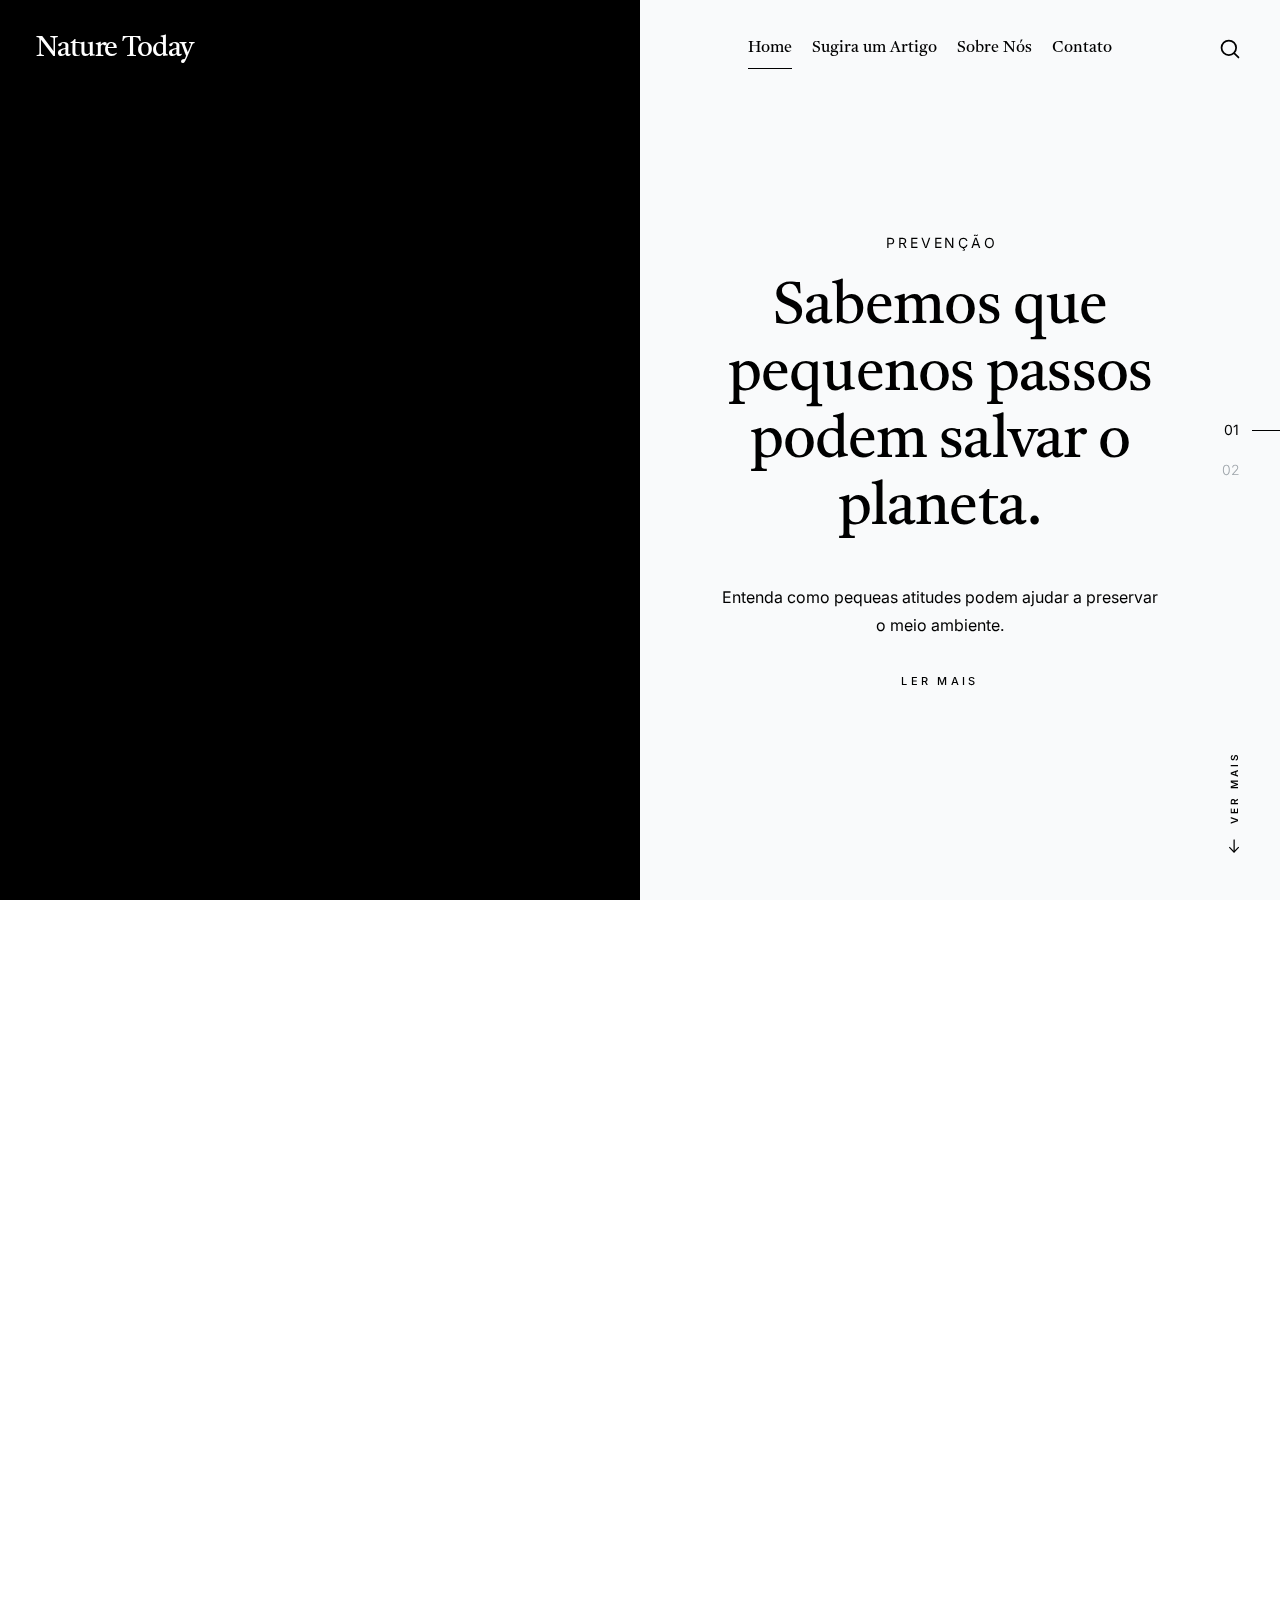
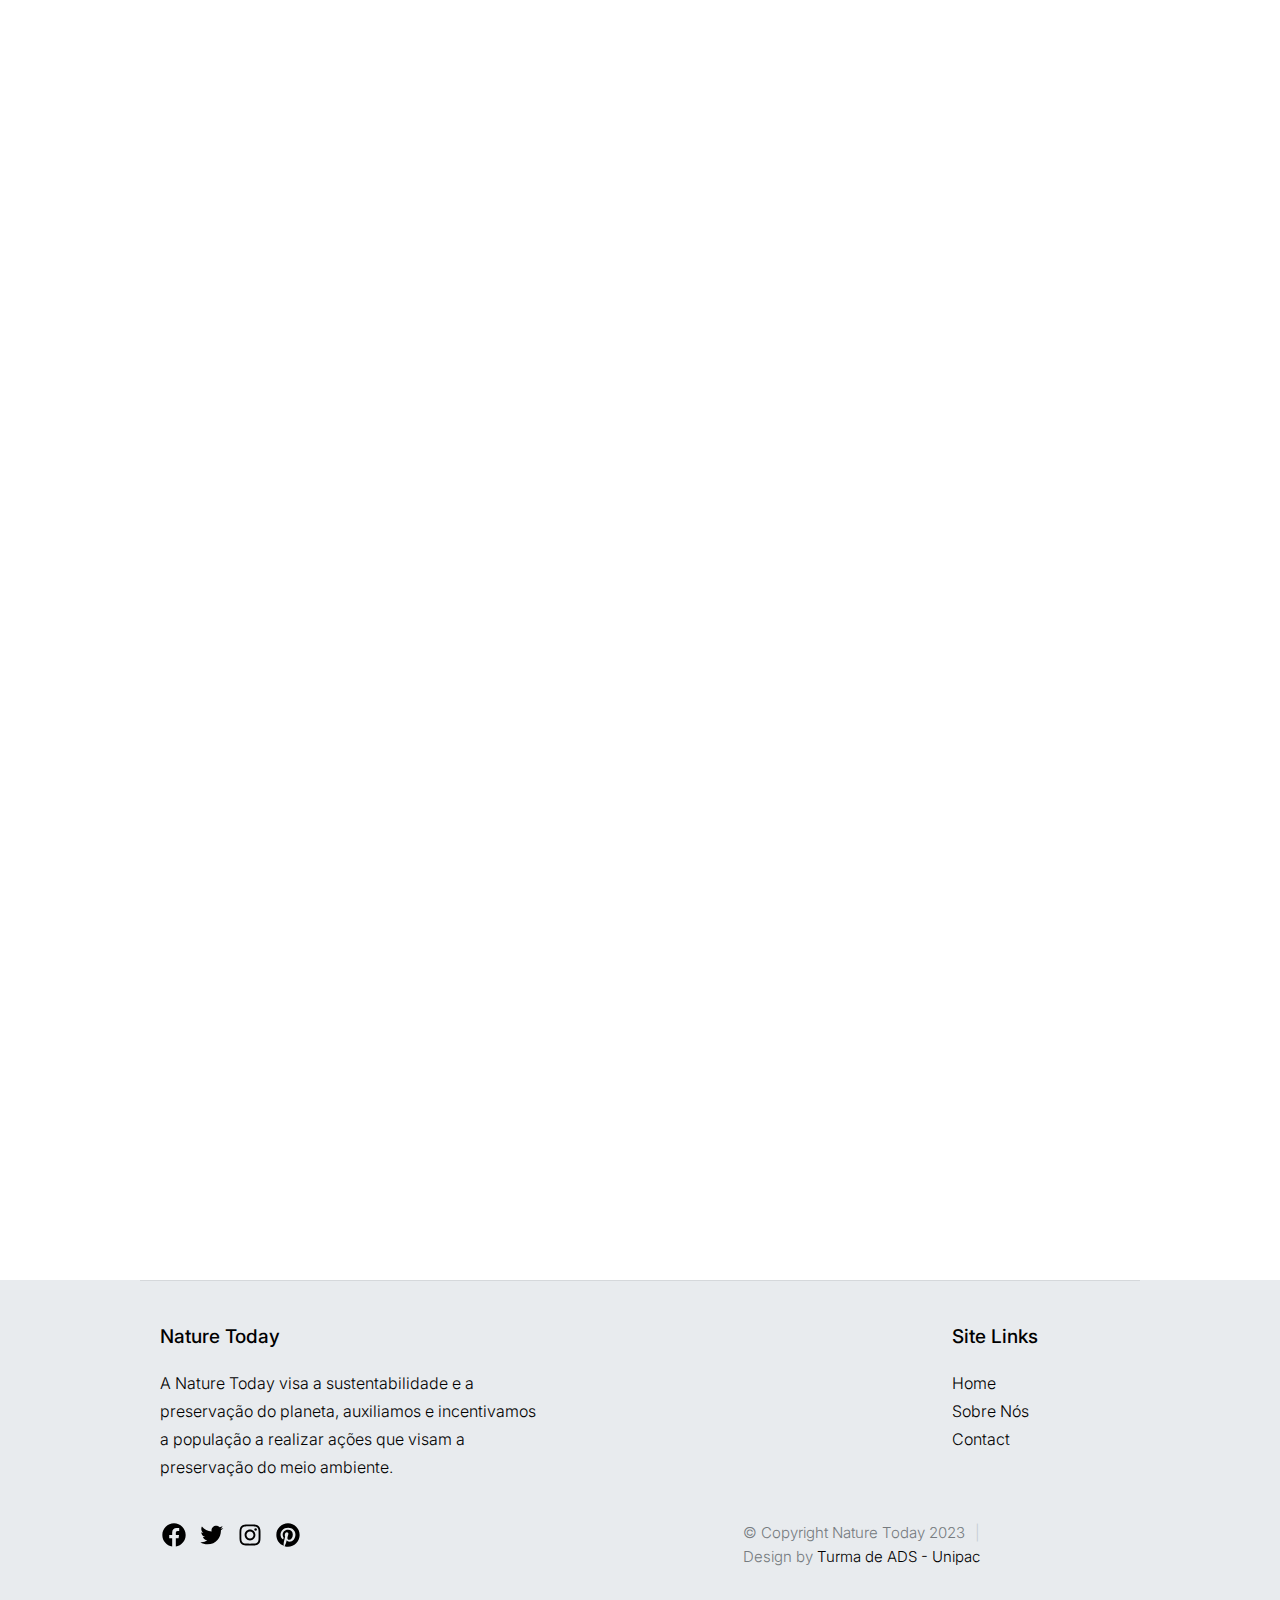
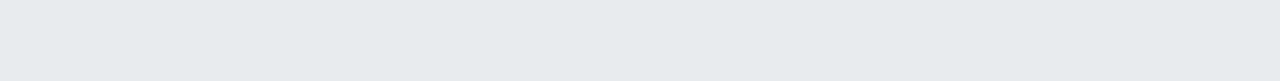
==== index.html @ 21530e50 "primeiro commit" ====
<!DOCTYPE html>
<html lang="en" class="no-js" >
<head>

    <!--- basic page needs
    ================================================== -->
    <meta charset="utf-8">
    <meta name="viewport" content="width=device-width, initial-scale=1">
    <title>Nature Today</title>

    <script>
        document.documentElement.classList.remove('no-js');
        document.documentElement.classList.add('js');
    </script>

    <!-- CSS
    ================================================== -->
    <link rel="stylesheet" href="css/vendor.css">
    <link rel="stylesheet" href="css/styles.css">

    <!-- favicons
    ================================================== -->
    <link rel="apple-touch-icon" sizes="180x180" href="apple-touch-icon.png">
    <link rel="icon" type="image/png" sizes="32x32" href="favicon-32x32.png">
    <link rel="icon" type="image/png" sizes="16x16" href="favicon-16x16.png">
    <link rel="manifest" href="site.webmanifest">

</head>


<body id="top">


    <!-- preloader
    ================================================== -->
    <div id="preloader">
        <div id="loader" class="dots-fade">
            <div></div>
            <div></div>
            <div></div>
        </div>
    </div>


    <!-- page wrap
    ================================================== -->
    <div id="page" class="s-pagewrap ss-home">


        <!-- # site header 
        ================================================== -->
        <header id="masthead" class="s-header">

            <div class="s-header__branding">
                <p class="site-title">
                    <a href="index.html" rel="home">Nature Today</a>
                </p>
            </div>

            <div class="row s-header__navigation">

                <nav class="s-header__nav-wrap">
    
                    <h3 class="s-header__nav-heading">Navigate to</h3>
    
                    <ul class="s-header__nav">
                        <li class="current-menu-item"><a href="index.html" title="">Home</a></li>
                        <li><a href="sugegstions.html" title="">Sugira um Artigo</a></li>
                        <li><a href="about.html" title="">Sobre Nós</a></li>
                        <li><a href="contact.html" title="">Contato</a></li>
                    </ul> <!-- end s-header__nav -->

                </nav> <!-- end s-header__nav-wrap -->
    
            </div> <!-- end s-header__navigation -->

            <div class="s-header__search">

                <div class="s-header__search-inner">
                    <div class="row">
    
                        <form role="search" method="get" class="s-header__search-form" action="#">
                            <label>
                                <span class="u-screen-reader-text">Buscar:</span>
                                <input type="search" class="s-header__search-field" placeholder="Search for..." value="" name="s" title="Search for:" autocomplete="off">
                            </label>
                            <input type="submit" class="s-header__search-submit" value="Search"> 
                        </form>
    
                        <a href="#0" title="Close Search" class="s-header__search-close">Fechar</a>
    
                    </div> <!-- end row -->
                </div> <!-- s-header__search-inner -->
    
            </div> <!-- end s-header__search -->

            <a class="s-header__menu-toggle" href="#0"><span>Menu</span></a>
            <a class="s-header__search-trigger" href="#">
                <svg width="24" height="24" fill="none" viewBox="0 0 24 24">
                    <path stroke="currentColor" stroke-linecap="round" stroke-linejoin="round" stroke-width="1.5" d="M19.25 19.25L15.5 15.5M4.75 11C4.75 7.54822 7.54822 4.75 11 4.75C14.4518 4.75 17.25 7.54822 17.25 11C17.25 14.4518 14.4518 17.25 11 17.25C7.54822 17.25 4.75 14.4518 4.75 11Z"></path>
                </svg>
            </a>

        </header> <!-- end s-header -->


        <!-- # site-content
        ================================================== -->
        <section id="content" class="s-content">


            <!-- hero -->
            <div class="hero">

                <div class="hero__slider swiper-container">

                    <div class="swiper-wrapper">
                        <article class="hero__slide swiper-slide">
                            <div class="hero__entry-image" style="background-image: url('images/cachu.jpg');"></div>
                            <div class="hero__entry-text">
                                <div class="hero__entry-text-inner">
                                    <div class="hero__entry-meta">
                                        <span class="cat-links">
                                            <a href="posts/preservacao-ambiental.html">Prevenção</a>
                                        </span>
                                    </div>
                                    <h2 class="hero__entry-title">
                                        <a href="posts/preservacao-ambiental.html">
                                            Sabemos que pequenos passos podem salvar o planeta.
                                        </a>
                                    </h2>
                                    <p class="hero__entry-desc">
                                    Entenda como pequeas atitudes podem ajudar a preservar o meio ambiente.
                                    </p>
                                    <a class="hero__more-link" href="posts/preservacao-ambiental.html">Ler mais</a>
                                </div>
                            </div>
                        </article>
                        <article class="hero__slide swiper-slide">
                            <div class="hero__entry-image" style="background-image: url('images/reciclagem.jpg');"></div>
                            <div class="hero__entry-text">
                                <div class="hero__entry-text-inner">
                                    <div class="hero__entry-meta">
                                        <span class="cat-links">
                                            <a href="posts/coleta-e-reciclagem.html">Reciclagem</a>
                                        </span>
                                    </div>
                                    <h2 class="hero__entry-title">
                                        <a href="posts/coleta-e-reciclagem.html">
                                            Porque reciclar é fundamental
                                        </a>
                                    </h2>
                                    <p class="hero__entry-desc">
                                    Entenda como a reciclagem pode não só salvar o futuro do planeta mas também melhorar a qualidade de vida das gerações atuais.
                                    </p>
                                    <a class="hero__more-link" href="posts/coleta-e-reciclagem.html">Ler Mais</a>
                                </div>
                            </div>
                        </article>

                    </div> <!-- swiper-wrapper -->

                    <div class="swiper-pagination"></div>
    
                </div> <!-- end hero slider -->

                <a href="#bricks" class="hero__scroll-down smoothscroll">
                    <svg width="24" height="24" fill="none" viewBox="0 0 24 24">
                        <path stroke="currentColor" stroke-linecap="round" stroke-linejoin="round" stroke-width="1.5" d="M10.25 6.75L4.75 12L10.25 17.25"></path>
                        <path stroke="currentColor" stroke-linecap="round" stroke-linejoin="round" stroke-width="1.5" d="M19.25 12H5"></path>
                    </svg>
                    <span>Ver mais</span>
                </a>

            </div> <!-- end hero -->


            <!--  masonry -->
            <div id="bricks" class="bricks">

                <div class="masonry">

                    <div class="bricks-wrapper" data-animate-block>

                        <div class="grid-sizer"></div>

                        <article class="brick entry" data-animate-el>
                            <div class="entry__thumb">
                                <a href="posts/preservacao-ambiental.html" class="thumb-link">
                                    <img src="images/nature.jpg" alt="">
                                </a>
                            </div> <!-- end entry__thumb -->
        
                            <div class="entry__text">
                                <div class="entry__header">
                                    <div class="entry__meta">
                                        <span class="cat-links">
                                            <a href="#">Preservação</a>
                                        </span>
                                        <span class="byline">
                                            Por:
                                            <a href="#0">Amanda Perez</a>
                                        </span>
                                    </div>
                                    <h1 class="entry__title"><a href="posts/preservacao-ambiental.html">O que é preservação ambiental.</a></h1>
                                 </div>
                                <div class="entry__excerpt">
                                    <p>
                                    Entenda sobre os principais conceitos e como cada um pode contribuir com a preservação do meio ambiente.
                                    </p>
                                </div>
                                <a class="entry__more-link" href="#0">Ler mais</a>
                            </div> <!-- end entry__text -->
                        
                        </article> <!-- end article -->

                        

                        <article class="brick entry" data-animate-el>
                            <div class="entry__thumb">
                                <a href="posts/prevencao-de-queimadas.html" class="thumb-link">
                                    <img src="images/fogo.jpg" alt="">
                                </a>
                            </div> <!-- end entry__thumb -->
        
                            <div class="entry__text">
                                <div class="entry__header">
                                    <div class="entry__meta">
                                        <span class="cat-links">
                                            <a href="#">Prevenção</a>
                                        </span>
                                        <span class="byline">
                                            Por:
                                            <a href="#0">Amanda Perez</a>
                                        </span>
                                    </div>
                                    <h1 class="entry__title"><a href="posts/beneficios-em-preservar.html">Queimadas - Prevenção e causas.</a></h1>
                                 </div>
                                <div class="entry__excerpt">
                                    <p>
                                    Entenda como as queimadas prejudicam o meio ambiente e como podemos preveni-las e nos proteger delas.
                                    </p>
                                </div>
                                <a class="entry__more-link" href="#0">Ler mais</a>
                            </div> <!-- end entry__text -->
                        
                        </article> <!-- end article -->

                        <article class="brick entry" data-animate-el>
                            <div class="entry__thumb">
                                <a href="posts/enchentes.html" class="thumb-link">
                                    <img src="images/water.jpg" alt="">
                                </a>
                            </div> <!-- end entry__thumb -->
        
                            <div class="entry__text">
                                <div class="entry__header">
                                    <div class="entry__meta">
                                        <span class="cat-links">
                                            <a href="#">Prevenção</a>
                                        </span>
                                        <span class="byline">
                                            Por:
                                            <a href="#0">Amanda Perez</a>
                                        </span>
                                    </div>
                                    <h1 class="entry__title"><a href="posts/enchentes.html">Como se prevenir das enchentes</a></h1>
                                 </div>
                                <div class="entry__excerpt">
                                    <p>
                                    Entenda como detectar e se prevenir das enchentes que podem ser catastróficas e causar grandes prejuízos.
                                    </p>
                                </div>
                                <a class="entry__more-link" href="#0">Ler mais</a>
                            </div> <!-- end entry__text -->
                        
                        </article> <!-- end article -->


                    
                        <article class="brick entry" data-animate-el>
                            <div class="entry__thumb">
                                <a href="posts/coleta-e-reciclagem.html" class="thumb-link">
                                    <img src="images/reciclagem.jpg" alt="">
                                </a>
                            </div> <!-- end entry__thumb -->
        
                            <div class="entry__text">
                                <div class="entry__header">
                                    <div class="entry__meta">
                                        <span class="cat-links">
                                            <a href="#">Reciclagem</a>
                                        </span>
                                        <span class="byline">
                                            Por:
                                            <a href="#0">Amanda Perez</a>
                                        </span>
                                    </div>
                                    <h1 class="entry__title"><a href="posts/coleta-e-reciclagem.html">Reciclagem e Pontos de Coleta</a></h1>
                                 </div>
                                <div class="entry__excerpt">
                                    <p>
                                    Entenda a importância da reciclagem e como você pode contribuir com o meio ambiente.
                                    </p>
                                </div>
                                <a class="entry__more-link" href="#0">Ler mais</a>
                            </div> <!-- end entry__text -->
                        
                        </article> <!-- end article -->


                        <article class="brick entry" data-animate-el>
                            <div class="entry__thumb">
                                <a href="posts/relatos.html" class="thumb-link">
                                    <img src="images/barro.jpg" alt="">
                                </a>
                            </div> <!-- end entry__thumb -->
        
                            <div class="entry__text">
                                <div class="entry__header">
                                    <div class="entry__meta">
                                        <span class="cat-links">
                                            <a href="#">Relatos</a>
                                        </span>
                                        <span class="byline">
                                            Por:
                                            <a href="#0">Amanda Perez</a>
                                        </span>
                                    </div>
                                    <h1 class="entry__title"><a href="posts/relatos.html">Relatos de Brumadinho</a></h1>
                                 </div>
                                <div class="entry__excerpt">
                                    <p>
                                    O que aconteceu com as famílias das vitímas do acidente de Brumadinho?
                                    </p>
                                </div>
                                <a class="entry__more-link" href="#0">Ler mais</a>
                            </div> <!-- end entry__text -->
                        
                        </article> <!-- end article -->


                        <article class="brick entry" data-animate-el>
                            <div class="entry__thumb">
                                <a href="posts/leis-e-penalidades.html" class="thumb-link">
                                    <img src="images/gavel.jpg" alt="">
                                </a>
                            </div> <!-- end entry__thumb -->
        
                            <div class="entry__text">
                                <div class="entry__header">
                                    <div class="entry__meta">
                                        <span class="cat-links">
                                            <a href="#">Legislação</a>
                                        </span>
                                        <span class="byline">
                                            Por:
                                            <a href="#0">Amanda Perez</a>
                                        </span>
                                    </div>
                                    <h1 class="entry__title"><a href="posts/leis-e-penalidades.html">Entenda sobre a legislação e penalidades</a></h1>
                                 </div>
                                <div class="entry__excerpt">
                                    <p>
                                    O que diz a lei sobre os desastres ambientais e quais as penalidades para quem os comete.
                                    </p>
                                </div>
                                <a class="entry__more-link" href="#0">Ler mais</a>
                            </div> <!-- end entry__text -->
                        
                        </article> <!-- end article -->
                        

                    </div> <!-- end bricks-wrapper -->

                </div> <!-- end masonry-->


            </div> <!-- end bricks -->

        </section> <!-- end s-content -->


        <!-- # site-footer
        ================================================== -->
        <footer id="colophon" class="s-footer">

            <!-- end s-footer__subscribe -->

            <div class="row s-footer__main">

                <div class="column lg-5 md-6 tab-12 s-footer__about">
                    <h4>Nature Today</h4>

                    <p>
                        A Nature Today visa a sustentabilidade e a preservação do planeta, auxiliamos e incentivamos a população a realizar ações que visam a preservação do meio ambiente.
                    </p>
                </div> 

                <div class="column lg-5 md-6 tab-12">
                    <div class="row">
                        <div class="column lg-6">
                           
                        </div>
                        <div class="column lg-6">
                            <h4>Site Links</h4>
                            <ul class="link-list">
                                <li><a href="index.html">Home</a></li>
                                <li><a href="about.html">Sobre Nós</a></li>
                                <li><a href="contact.html">Contact</a></li>
                            </ul>
                        </div>
                    </div>
                </div>

            </div> <!-- end s-footer__main -->

            <div class="row s-footer__bottom">

                <div class="column lg-7 md-6 tab-12">
                    <ul class="s-footer__social">
                        <li>
                            <a href="#0">
                                <svg xmlns="http://www.w3.org/2000/svg" width="24" height="24" viewBox="0 0 24 24" style="fill: rgba(0, 0, 0, 1);transform: ;msFilter:;"><path d="M12.001 2.002c-5.522 0-9.999 4.477-9.999 9.999 0 4.99 3.656 9.126 8.437 9.879v-6.988h-2.54v-2.891h2.54V9.798c0-2.508 1.493-3.891 3.776-3.891 1.094 0 2.24.195 2.24.195v2.459h-1.264c-1.24 0-1.628.772-1.628 1.563v1.875h2.771l-.443 2.891h-2.328v6.988C18.344 21.129 22 16.992 22 12.001c0-5.522-4.477-9.999-9.999-9.999z"></path></svg>
                                <span class="u-screen-reader-text">Facebook</span>
                            </a>
                        </li>
                        <li>
                            <a href="#0">
                                <svg xmlns="http://www.w3.org/2000/svg" width="24" height="24" viewBox="0 0 24 24" style="fill:rgba(0, 0, 0, 1);transform:;-ms-filter:"><path d="M19.633,7.997c0.013,0.175,0.013,0.349,0.013,0.523c0,5.325-4.053,11.461-11.46,11.461c-2.282,0-4.402-0.661-6.186-1.809 c0.324,0.037,0.636,0.05,0.973,0.05c1.883,0,3.616-0.636,5.001-1.721c-1.771-0.037-3.255-1.197-3.767-2.793 c0.249,0.037,0.499,0.062,0.761,0.062c0.361,0,0.724-0.05,1.061-0.137c-1.847-0.374-3.23-1.995-3.23-3.953v-0.05 c0.537,0.299,1.16,0.486,1.82,0.511C3.534,9.419,2.823,8.184,2.823,6.787c0-0.748,0.199-1.434,0.548-2.032 c1.983,2.443,4.964,4.04,8.306,4.215c-0.062-0.3-0.1-0.611-0.1-0.923c0-2.22,1.796-4.028,4.028-4.028 c1.16,0,2.207,0.486,2.943,1.272c0.91-0.175,1.782-0.512,2.556-0.973c-0.299,0.935-0.936,1.721-1.771,2.22 c0.811-0.088,1.597-0.312,2.319-0.624C21.104,6.712,20.419,7.423,19.633,7.997z"></path></svg>
                                <span class="u-screen-reader-text">Twitter</span>
                            </a>
                        </li>
                        <li>
                            <a href="#0">
                                <svg xmlns="http://www.w3.org/2000/svg" width="24" height="24" viewBox="0 0 24 24" style="fill:rgba(0, 0, 0, 1);transform:;-ms-filter:"><path d="M11.999,7.377c-2.554,0-4.623,2.07-4.623,4.623c0,2.554,2.069,4.624,4.623,4.624c2.552,0,4.623-2.07,4.623-4.624 C16.622,9.447,14.551,7.377,11.999,7.377L11.999,7.377z M11.999,15.004c-1.659,0-3.004-1.345-3.004-3.003 c0-1.659,1.345-3.003,3.004-3.003s3.002,1.344,3.002,3.003C15.001,13.659,13.658,15.004,11.999,15.004L11.999,15.004z"></path><circle cx="16.806" cy="7.207" r="1.078"></circle><path d="M20.533,6.111c-0.469-1.209-1.424-2.165-2.633-2.632c-0.699-0.263-1.438-0.404-2.186-0.42 c-0.963-0.042-1.268-0.054-3.71-0.054s-2.755,0-3.71,0.054C7.548,3.074,6.809,3.215,6.11,3.479C4.9,3.946,3.945,4.902,3.477,6.111 c-0.263,0.7-0.404,1.438-0.419,2.186c-0.043,0.962-0.056,1.267-0.056,3.71c0,2.442,0,2.753,0.056,3.71 c0.015,0.748,0.156,1.486,0.419,2.187c0.469,1.208,1.424,2.164,2.634,2.632c0.696,0.272,1.435,0.426,2.185,0.45 c0.963,0.042,1.268,0.055,3.71,0.055s2.755,0,3.71-0.055c0.747-0.015,1.486-0.157,2.186-0.419c1.209-0.469,2.164-1.424,2.633-2.633 c0.263-0.7,0.404-1.438,0.419-2.186c0.043-0.962,0.056-1.267,0.056-3.71s0-2.753-0.056-3.71C20.941,7.57,20.801,6.819,20.533,6.111z M19.315,15.643c-0.007,0.576-0.111,1.147-0.311,1.688c-0.305,0.787-0.926,1.409-1.712,1.711c-0.535,0.199-1.099,0.303-1.67,0.311 c-0.95,0.044-1.218,0.055-3.654,0.055c-2.438,0-2.687,0-3.655-0.055c-0.569-0.007-1.135-0.112-1.669-0.311 c-0.789-0.301-1.414-0.923-1.719-1.711c-0.196-0.534-0.302-1.099-0.311-1.669c-0.043-0.95-0.053-1.218-0.053-3.654 c0-2.437,0-2.686,0.053-3.655c0.007-0.576,0.111-1.146,0.311-1.687c0.305-0.789,0.93-1.41,1.719-1.712 c0.534-0.198,1.1-0.303,1.669-0.311c0.951-0.043,1.218-0.055,3.655-0.055c2.437,0,2.687,0,3.654,0.055 c0.571,0.007,1.135,0.112,1.67,0.311c0.786,0.303,1.407,0.925,1.712,1.712c0.196,0.534,0.302,1.099,0.311,1.669 c0.043,0.951,0.054,1.218,0.054,3.655c0,2.436,0,2.698-0.043,3.654H19.315z"></path></svg>
                                <span class="u-screen-reader-text">Instagram</span>
                            </a>
                        </li>
                        <li>
                            <a href="#0">
                                <svg xmlns="http://www.w3.org/2000/svg" width="24" height="24" viewBox="0 0 24 24" style="fill: rgba(0, 0, 0, 1);transform: ;msFilter:;"><path d="M11.99 2C6.472 2 2 6.473 2 11.99c0 4.232 2.633 7.85 6.35 9.306-.088-.79-.166-2.006.034-2.868.182-.78 1.172-4.966 1.172-4.966s-.299-.599-.299-1.484c0-1.388.805-2.425 1.808-2.425.853 0 1.264.64 1.264 1.407 0 .858-.546 2.139-.827 3.327-.235.994.499 1.805 1.479 1.805 1.775 0 3.141-1.872 3.141-4.575 0-2.392-1.719-4.064-4.173-4.064-2.843 0-4.512 2.132-4.512 4.335 0 .858.331 1.779.744 2.28a.3.3 0 0 1 .069.286c-.076.315-.245.994-.277 1.133-.044.183-.145.222-.335.134-1.247-.581-2.027-2.405-2.027-3.871 0-3.151 2.289-6.045 6.601-6.045 3.466 0 6.159 2.469 6.159 5.77 0 3.444-2.171 6.213-5.184 6.213-1.013 0-1.964-.525-2.29-1.146l-.623 2.374c-.225.868-.834 1.956-1.241 2.62a10 10 0 0 0 2.958.445c5.517 0 9.99-4.473 9.99-9.99S17.507 2 11.99 2"></path></svg>
                                <span class="u-screen-reader-text">Pinterest</span>
                            </a>
                        </li>
                    </ul>
                </div>
                <div class="column lg-5 md-6 tab-12">
                    <div class="ss-copyright">
                        <span>© Copyright Nature Today 2023</span> 
                        <span>Design by <a href="https://www.google.com/">Turma de ADS - Unipac</a></span>
                    </div>
                </div>

            </div> <!-- end s-footer__bottom -->
           
            <div class="ss-go-top">
                <a class="smoothscroll" title="Back to Top" href="#top">
                    <svg width="24" height="24" fill="none" viewBox="0 0 24 24">
                        <path stroke="currentColor" stroke-linecap="round" stroke-linejoin="round" stroke-width="1.5" d="M17.25 10.25L12 4.75L6.75 10.25"/>
                        <path stroke="currentColor" stroke-linecap="round" stroke-linejoin="round" stroke-width="1.5" d="M12 19.25V5.75"/>
                    </svg>
                </a>
            </div> <!-- end ss-go-top -->

        </footer><!-- end s-footer -->


    <!-- Java Script
    ================================================== -->
    <script src="js/plugins.js"></script>
    <script src="js/main.js"></script>

</body>
</html>
---- css/vendor.css ----
/* ===================================================================
 * Spurgeon Third-party Stylesheets
 * Template Ver. 1.0.0
 * 08-16-2021
 * -------------------------------------------------------------------
 *
 * TOC:
 * # PrismJS
 * # Swiper 
 *
 * ------------------------------------------------------------------- */


/* ===================================================================
 * # PrismJS 1.20.0
 *   https://prismjs.com/download.html#themes=prism-okaidia&languages=markup+css+clike+javascript+markup-templating+php 
 *   
 *   okaidia theme for JavaScript, CSS and HTML
 *   Loosely based on Monokai textmate theme by http://www.monokai.nl/
 *   @author ocodia
 * ------------------------------------------------------------------- */
code[class*="language-"],
pre[class*="language-"] {
    color           : #f8f8f2;
    background      : none;
    text-shadow     : 0 1px rgba(0, 0, 0, 0.3);
    font-family     : var(--font-mono);
    font-size       : calc(var(--text-size) * 0.9444);
    text-align      : left;
    white-space     : pre;
    word-spacing    : normal;
    word-break      : normal;
    word-wrap       : normal;
    line-height     : var(--vspace-1);
    -moz-tab-size   : 4;
    -o-tab-size     : 4;
    tab-size        : 4;
    -webkit-hyphens : none;
    -moz-hyphens    : none;
    -ms-hyphens     : none;
    hyphens         : none;
}

/* Code blocks */
pre[class*="language-"] {
    padding  : var(--vspace-0_5) 0 var(--vspace-1);
    margin   : var(--vspace-1) 0;
    overflow : auto;
}

:not(pre)>code[class*="language-"],
pre[class*="language-"] {
    background : #272822;
}

/* Inline code */
:not(pre)>code[class*="language-"] {
    padding     : .1em;
    white-space : normal;
}

.token.comment,
.token.prolog,
.token.doctype,
.token.cdata {
    color : slategray;
}

.token.punctuation {
    color : #f8f8f2;
}

.token.namespace {
    opacity : .7;
}

.token.property,
.token.tag,
.token.constant,
.token.symbol,
.token.deleted {
    color : #f92672;
}

.token.boolean,
.token.number {
    color : #ae81ff;
}

.token.selector,
.token.attr-name,
.token.string,
.token.char,
.token.builtin,
.token.inserted {
    color : #a6e22e;
}

.token.operator,
.token.entity,
.token.url,
.language-css .token.string,
.style .token.string,
.token.variable {
    color : #f8f8f2;
}

.token.atrule,
.token.attr-value,
.token.function,
.token.class-name {
    color : #e6db74;
}

.token.keyword {
    color : #66d9ef;
}

.token.regex,
.token.important {
    color : #fd971f;
}

.token.important,
.token.bold {
    font-weight : bold;
}

.token.italic {
    font-style : italic;
}

.token.entity {
    cursor : help;
}


/* ===================================================================
 * # Swiper 6.4.5
 *   Most modern mobile touch slider and framework with hardware accelerated transitions
 *   https://swiperjs.com
 *
 *   Copyright 2014-2020 Vladimir Kharlampidi
 *
 *   Released under the MIT License
 *
 *   Released on: December 18, 2020
 * ------------------------------------------------------------------- */
@font-face {
    font-family : "swiper-icons";
    src         : url("data:application/font-woff;charset=utf-8;base64, [base64]//wADZ2x5ZgAAAywAAADMAAAD2MHtryVoZWFkAAABbAAAADAAAAA2E2+eoWhoZWEAAAGcAAAAHwAAACQC9gDzaG10eAAAAigAAAAZAAAArgJkABFsb2NhAAAC0AAAAFoAAABaFQAUGG1heHAAAAG8AAAAHwAAACAAcABAbmFtZQAAA/gAAAE5AAACXvFdBwlwb3N0AAAFNAAAAGIAAACE5s74hXjaY2BkYGAAYpf5Hu/j+W2+MnAzMYDAzaX6QjD6/4//Bxj5GA8AuRwMYGkAPywL13jaY2BkYGA88P8Agx4j+/8fQDYfA1AEBWgDAIB2BOoAeNpjYGRgYNBh4GdgYgABEMnIABJzYNADCQAACWgAsQB42mNgYfzCOIGBlYGB0YcxjYGBwR1Kf2WQZGhhYGBiYGVmgAFGBiQQkOaawtDAoMBQxXjg/wEGPcYDDA4wNUA2CCgwsAAAO4EL6gAAeNpj2M0gyAACqxgGNWBkZ2D4/wMA+xkDdgAAAHjaY2BgYGaAYBkGRgYQiAHyGMF8FgYHIM3DwMHABGQrMOgyWDLEM1T9/w8UBfEMgLzE////P/5//f/V/xv+r4eaAAeMbAxwIUYmIMHEgKYAYjUcsDAwsLKxc3BycfPw8jEQA/[base64]/uznmfPFBNODM2K7MTQ45YEAZqGP81AmGGcF3iPqOop0r1SPTaTbVkfUe4HXj97wYE+yNwWYxwWu4v1ugWHgo3S1XdZEVqWM7ET0cfnLGxWfkgR42o2PvWrDMBSFj/IHLaF0zKjRgdiVMwScNRAoWUoH78Y2icB/yIY09An6AH2Bdu/UB+yxopYshQiEvnvu0dURgDt8QeC8PDw7Fpji3fEA4z/PEJ6YOB5hKh4dj3EvXhxPqH/SKUY3rJ7srZ4FZnh1PMAtPhwP6fl2PMJMPDgeQ4rY8YT6Gzao0eAEA409DuggmTnFnOcSCiEiLMgxCiTI6Cq5DZUd3Qmp10vO0LaLTd2cjN4fOumlc7lUYbSQcZFkutRG7g6JKZKy0RmdLY680CDnEJ+UMkpFFe1RN7nxdVpXrC4aTtnaurOnYercZg2YVmLN/d/gczfEimrE/fs/bOuq29Zmn8tloORaXgZgGa78yO9/cnXm2BpaGvq25Dv9S4E9+5SIc9PqupJKhYFSSl47+Qcr1mYNAAAAeNptw0cKwkAAAMDZJA8Q7OUJvkLsPfZ6zFVERPy8qHh2YER+3i/BP83vIBLLySsoKimrqKqpa2hp6+jq6RsYGhmbmJqZSy0sraxtbO3sHRydnEMU4uR6yx7JJXveP7WrDycAAAAAAAH//wACeNpjYGRgYOABYhkgZgJCZgZNBkYGLQZtIJsFLMYAAAw3ALgAeNolizEKgDAQBCchRbC2sFER0YD6qVQiBCv/H9ezGI6Z5XBAw8CBK/m5iQQVauVbXLnOrMZv2oLdKFa8Pjuru2hJzGabmOSLzNMzvutpB3N42mNgZGBg4GKQYzBhYMxJLMlj4GBgAYow/P/PAJJhLM6sSoWKfWCAAwDAjgbRAAB42mNgYGBkAIIbCZo5IPrmUn0hGA0AO8EFTQAA") format("woff");
    font-weight : 400;
    font-style  : normal;
}

:root {
    --swiper-theme-color : #007aff;
}

.swiper-container {
    margin-left  : auto;
    margin-right : auto;
    position     : relative;
    overflow     : hidden;
    list-style   : none;
    padding      : 0;
    /* Fix of Webkit flickering */
    z-index      : 1;
}

.swiper-container-vertical>.swiper-wrapper {
    flex-direction : column;
}

.swiper-wrapper {
    position            : relative;
    width               : 100%;
    height              : 100%;
    z-index             : 1;
    display             : flex;
    transition-property : transform;
    box-sizing          : content-box;
}

.swiper-container-android .swiper-slide,
.swiper-wrapper {
    transform : translate3d(0px, 0, 0);
}

.swiper-container-multirow>.swiper-wrapper {
    flex-wrap : wrap;
}

.swiper-container-multirow-column>.swiper-wrapper {
    flex-wrap      : wrap;
    flex-direction : column;
}

.swiper-container-free-mode>.swiper-wrapper {
    transition-timing-function : ease-out;
    margin                     : 0 auto;
}

.swiper-slide {
    flex-shrink         : 0;
    width               : 100%;
    height              : 100%;
    position            : relative;
    transition-property : transform;
}

.swiper-slide-invisible-blank {
    visibility : hidden;
}

/* Auto Height */
.swiper-container-autoheight,
.swiper-container-autoheight .swiper-slide {
    height : auto;
}

.swiper-container-autoheight .swiper-wrapper {
    align-items         : flex-start;
    transition-property : transform, height;
}

/* 3D Effects */
.swiper-container-3d {
    perspective : 1200px;
}

.swiper-container-3d .swiper-wrapper,
.swiper-container-3d .swiper-slide,
.swiper-container-3d .swiper-slide-shadow-left,
.swiper-container-3d .swiper-slide-shadow-right,
.swiper-container-3d .swiper-slide-shadow-top,
.swiper-container-3d .swiper-slide-shadow-bottom,
.swiper-container-3d .swiper-cube-shadow {
    transform-style : preserve-3d;
}

.swiper-container-3d .swiper-slide-shadow-left,
.swiper-container-3d .swiper-slide-shadow-right,
.swiper-container-3d .swiper-slide-shadow-top,
.swiper-container-3d .swiper-slide-shadow-bottom {
    position       : absolute;
    left           : 0;
    top            : 0;
    width          : 100%;
    height         : 100%;
    pointer-events : none;
    z-index        : 10;
}

.swiper-container-3d .swiper-slide-shadow-left {
    background-image : linear-gradient(to left, rgba(0, 0, 0, 0.5), rgba(0, 0, 0, 0));
}

.swiper-container-3d .swiper-slide-shadow-right {
    background-image : linear-gradient(to right, rgba(0, 0, 0, 0.5), rgba(0, 0, 0, 0));
}

.swiper-container-3d .swiper-slide-shadow-top {
    background-image : linear-gradient(to top, rgba(0, 0, 0, 0.5), rgba(0, 0, 0, 0));
}

.swiper-container-3d .swiper-slide-shadow-bottom {
    background-image : linear-gradient(to bottom, rgba(0, 0, 0, 0.5), rgba(0, 0, 0, 0));
}

/* CSS Mode */
.swiper-container-css-mode>.swiper-wrapper {
    overflow           : auto;
    scrollbar-width    : none;
    /* For Firefox */
    -ms-overflow-style : none;
    /* For Internet Explorer and Edge */
}

.swiper-container-css-mode>.swiper-wrapper::-webkit-scrollbar {
    display : none;
}

.swiper-container-css-mode>.swiper-wrapper>.swiper-slide {
    scroll-snap-align : start start;
}

.swiper-container-horizontal.swiper-container-css-mode>.swiper-wrapper {
    scroll-snap-type : x mandatory;
}

.swiper-container-vertical.swiper-container-css-mode>.swiper-wrapper {
    scroll-snap-type : y mandatory;
}

:root {
    --swiper-navigation-size   : 44px;
    /*
    --swiper-navigation-color  : var(--swiper-theme-color);
    */
}

.swiper-button-prev,
.swiper-button-next {
    position        : absolute;
    top             : 50%;
    width           : calc(var(--swiper-navigation-size) / 44 * 27);
    height          : var(--swiper-navigation-size);
    margin-top      : calc(-1 * var(--swiper-navigation-size) / 2);
    z-index         : 10;
    cursor          : pointer;
    display         : flex;
    align-items     : center;
    justify-content : center;
    color           : var(--swiper-navigation-color, var(--swiper-theme-color));
}

.swiper-button-prev.swiper-button-disabled,
.swiper-button-next.swiper-button-disabled {
    opacity        : 0.35;
    cursor         : auto;
    pointer-events : none;
}

.swiper-button-prev:after,
.swiper-button-next:after {
    font-family    : swiper-icons;
    font-size      : var(--swiper-navigation-size);
    text-transform : none !important;
    letter-spacing : 0;
    text-transform : none;
    font-variant   : initial;
    line-height    : 1;
}

.swiper-button-prev,
.swiper-container-rtl .swiper-button-next {
    left  : 10px;
    right : auto;
}

.swiper-button-prev:after,
.swiper-container-rtl .swiper-button-next:after {
    content : "prev";
}

.swiper-button-next,
.swiper-container-rtl .swiper-button-prev {
    right : 10px;
    left  : auto;
}

.swiper-button-next:after,
.swiper-container-rtl .swiper-button-prev:after {
    content : "next";
}

.swiper-button-prev.swiper-button-white,
.swiper-button-next.swiper-button-white {
    --swiper-navigation-color : #ffffff;
}

.swiper-button-prev.swiper-button-black,
.swiper-button-next.swiper-button-black {
    --swiper-navigation-color : #000000;
}

.swiper-button-lock {
    display : none;
}

:root {
    /*
    --swiper-pagination-color: var(--swiper-theme-color);
    */
}

.swiper-pagination {
    position   : absolute;
    text-align : center;
    transition : 300ms opacity;
    transform  : translate3d(0, 0, 0);
    z-index    : 10;
}

.swiper-pagination.swiper-pagination-hidden {
    opacity : 0;
}

/* Common Styles */
.swiper-pagination-fraction,
.swiper-pagination-custom,
.swiper-container-horizontal>.swiper-pagination-bullets {
    bottom : 10px;
    left   : 0;
    width  : 100%;
}

/* Bullets */
.swiper-pagination-bullets-dynamic {
    overflow  : hidden;
    font-size : 0;
}

.swiper-pagination-bullets-dynamic .swiper-pagination-bullet {
    transform : scale(0.33);
    position  : relative;
}

.swiper-pagination-bullets-dynamic .swiper-pagination-bullet-active {
    transform : scale(1);
}

.swiper-pagination-bullets-dynamic .swiper-pagination-bullet-active-main {
    transform : scale(1);
}

.swiper-pagination-bullets-dynamic .swiper-pagination-bullet-active-prev {
    transform : scale(0.66);
}

.swiper-pagination-bullets-dynamic .swiper-pagination-bullet-active-prev-prev {
    transform : scale(0.33);
}

.swiper-pagination-bullets-dynamic .swiper-pagination-bullet-active-next {
    transform : scale(0.66);
}

.swiper-pagination-bullets-dynamic .swiper-pagination-bullet-active-next-next {
    transform : scale(0.33);
}

.swiper-pagination-bullet {
    width         : 8px;
    height        : 8px;
    display       : inline-block;
    border-radius : 100%;
    background    : #000;
    opacity       : 0.2;
}

button.swiper-pagination-bullet {
    border             : none;
    margin             : 0;
    padding            : 0;
    box-shadow         : none;
    -webkit-appearance : none;
    -moz-appearance    : none;
    appearance         : none;
}

.swiper-pagination-clickable .swiper-pagination-bullet {
    cursor : pointer;
}

.swiper-pagination-bullet-active {
    opacity    : 1;
    background : var(--swiper-pagination-color, var(--swiper-theme-color));
}

.swiper-container-vertical>.swiper-pagination-bullets {
    right     : 10px;
    top       : 50%;
    transform : translate3d(0px, -50%, 0);
}

.swiper-container-vertical>.swiper-pagination-bullets .swiper-pagination-bullet {
    margin  : 6px 0;
    display : block;
}

.swiper-container-vertical>.swiper-pagination-bullets.swiper-pagination-bullets-dynamic {
    top       : 50%;
    transform : translateY(-50%);
    width     : 8px;
}

.swiper-container-vertical>.swiper-pagination-bullets.swiper-pagination-bullets-dynamic .swiper-pagination-bullet {
    display    : inline-block;
    transition : 200ms transform, 200ms top;
}

.swiper-container-horizontal>.swiper-pagination-bullets .swiper-pagination-bullet {
    margin : 0 4px;
}

.swiper-container-horizontal>.swiper-pagination-bullets.swiper-pagination-bullets-dynamic {
    left        : 50%;
    transform   : translateX(-50%);
    white-space : nowrap;
}

.swiper-container-horizontal>.swiper-pagination-bullets.swiper-pagination-bullets-dynamic .swiper-pagination-bullet {
    transition : 200ms transform, 200ms left;
}

.swiper-container-horizontal.swiper-container-rtl>.swiper-pagination-bullets-dynamic .swiper-pagination-bullet {
    transition : 200ms transform, 200ms right;
}

/* Progress */
.swiper-pagination-progressbar {
    background : rgba(0, 0, 0, 0.25);
    position   : absolute;
}

.swiper-pagination-progressbar .swiper-pagination-progressbar-fill {
    background       : var(--swiper-pagination-color, var(--swiper-theme-color));
    position         : absolute;
    left             : 0;
    top              : 0;
    width            : 100%;
    height           : 100%;
    transform        : scale(0);
    transform-origin : left top;
}

.swiper-container-rtl .swiper-pagination-progressbar .swiper-pagination-progressbar-fill {
    transform-origin : right top;
}

.swiper-container-horizontal>.swiper-pagination-progressbar,
.swiper-container-vertical>.swiper-pagination-progressbar.swiper-pagination-progressbar-opposite {
    width  : 100%;
    height : 4px;
    left   : 0;
    top    : 0;
}

.swiper-container-vertical>.swiper-pagination-progressbar,
.swiper-container-horizontal>.swiper-pagination-progressbar.swiper-pagination-progressbar-opposite {
    width  : 4px;
    height : 100%;
    left   : 0;
    top    : 0;
}

.swiper-pagination-white {
    --swiper-pagination-color : #ffffff;
}

.swiper-pagination-black {
    --swiper-pagination-color : #000000;
}

.swiper-pagination-lock {
    display : none;
}

/* Scrollbar */
.swiper-scrollbar {
    border-radius    : 10px;
    position         : relative;
    -ms-touch-action : none;
    background       : rgba(0, 0, 0, 0.1);
}

.swiper-container-horizontal>.swiper-scrollbar {
    position : absolute;
    left     : 1%;
    bottom   : 3px;
    z-index  : 50;
    height   : 5px;
    width    : 98%;
}

.swiper-container-vertical>.swiper-scrollbar {
    position : absolute;
    right    : 3px;
    top      : 1%;
    z-index  : 50;
    width    : 5px;
    height   : 98%;
}

.swiper-scrollbar-drag {
    height        : 100%;
    width         : 100%;
    position      : relative;
    background    : rgba(0, 0, 0, 0.5);
    border-radius : 10px;
    left          : 0;
    top           : 0;
}

.swiper-scrollbar-cursor-drag {
    cursor : move;
}

.swiper-scrollbar-lock {
    display : none;
}

.swiper-zoom-container {
    width           : 100%;
    height          : 100%;
    display         : flex;
    justify-content : center;
    align-items     : center;
    text-align      : center;
}

.swiper-zoom-container>img,
.swiper-zoom-container>svg,
.swiper-zoom-container>canvas {
    max-width  : 100%;
    max-height : 100%;
    object-fit : contain;
}

.swiper-slide-zoomed {
    cursor : move;
}

/* Preloader */
:root {
    /*
    --swiper-preloader-color: var(--swiper-theme-color);
    */
}

.swiper-lazy-preloader {
    width            : 42px;
    height           : 42px;
    position         : absolute;
    left             : 50%;
    top              : 50%;
    margin-left      : -21px;
    margin-top       : -21px;
    z-index          : 10;
    transform-origin : 50%;
    animation        : swiper-preloader-spin 1s infinite linear;
    box-sizing       : border-box;
    border           : 4px solid var(--swiper-preloader-color, var(--swiper-theme-color));
    border-radius    : 50%;
    border-top-color : transparent;
}

.swiper-lazy-preloader-white {
    --swiper-preloader-color : #fff;
}

.swiper-lazy-preloader-black {
    --swiper-preloader-color : #000;
}

@keyframes swiper-preloader-spin {
    100% {
        transform : rotate(360deg);
    }
}

/* a11y */
.swiper-container .swiper-notification {
    position       : absolute;
    left           : 0;
    top            : 0;
    pointer-events : none;
    opacity        : 0;
    z-index        : -1000;
}

.swiper-container-fade.swiper-container-free-mode .swiper-slide {
    transition-timing-function : ease-out;
}

.swiper-container-fade .swiper-slide {
    pointer-events      : none;
    transition-property : opacity;
}

.swiper-container-fade .swiper-slide .swiper-slide {
    pointer-events : none;
}

.swiper-container-fade .swiper-slide-active,
.swiper-container-fade .swiper-slide-active .swiper-slide-active {
    pointer-events : auto;
}

.swiper-container-cube {
    overflow : visible;
}

.swiper-container-cube .swiper-slide {
    pointer-events              : none;
    -webkit-backface-visibility : hidden;
    backface-visibility         : hidden;
    z-index                     : 1;
    visibility                  : hidden;
    transform-origin            : 0 0;
    width                       : 100%;
    height                      : 100%;
}

.swiper-container-cube .swiper-slide .swiper-slide {
    pointer-events : none;
}

.swiper-container-cube.swiper-container-rtl .swiper-slide {
    transform-origin : 100% 0;
}

.swiper-container-cube .swiper-slide-active,
.swiper-container-cube .swiper-slide-active .swiper-slide-active {
    pointer-events : auto;
}

.swiper-container-cube .swiper-slide-active,
.swiper-container-cube .swiper-slide-next,
.swiper-container-cube .swiper-slide-prev,
.swiper-container-cube .swiper-slide-next+.swiper-slide {
    pointer-events : auto;
    visibility     : visible;
}

.swiper-container-cube .swiper-slide-shadow-top,
.swiper-container-cube .swiper-slide-shadow-bottom,
.swiper-container-cube .swiper-slide-shadow-left,
.swiper-container-cube .swiper-slide-shadow-right {
    z-index                     : 0;
    -webkit-backface-visibility : hidden;
    backface-visibility         : hidden;
}

.swiper-container-cube .swiper-cube-shadow {
    position       : absolute;
    left           : 0;
    bottom         : 0px;
    width          : 100%;
    height         : 100%;
    background     : #000;
    opacity        : 0.6;
    -webkit-filter : blur(50px);
    filter         : blur(50px);
    z-index        : 0;
}

.swiper-container-flip {
    overflow : visible;
}

.swiper-container-flip .swiper-slide {
    pointer-events              : none;
    -webkit-backface-visibility : hidden;
    backface-visibility         : hidden;
    z-index                     : 1;
}

.swiper-container-flip .swiper-slide .swiper-slide {
    pointer-events : none;
}

.swiper-container-flip .swiper-slide-active,
.swiper-container-flip .swiper-slide-active .swiper-slide-active {
    pointer-events : auto;
}

.swiper-container-flip .swiper-slide-shadow-top,
.swiper-container-flip .swiper-slide-shadow-bottom,
.swiper-container-flip .swiper-slide-shadow-left,
.swiper-container-flip .swiper-slide-shadow-right {
    z-index                     : 0;
    -webkit-backface-visibility : hidden;
    backface-visibility         : hidden;
}
---- css/styles.css ----
/* =================================================================== 
 * Spurgeon Main Stylesheet
 * Template Ver. 1.0.0
 * 08-15-2021
 * ------------------------------------------------------------------
 *
 * TOC:
 * # SETTINGS
 *      ## fonts
 *      ## colors
 *      ## spacing and typescale
 *      ## grid variables
 * # NORMALIZE
 * # BASE SETUP
 * # GRID
 *      ## large screen devices 
 *      ## medium screen devices 
 *      ## tablet devices 
 *      ## mobile devices 
 *      ## small screen devices 
 *      ## additional column stackpoints 
 * # UTILITY CLASSES
 * # TYPOGRAPHY 
 *      ## base type styles
 *      ## additional typography & helper classes
 *      ## lists
 *      ## spacing
 * # PRELOADER 
 *      ## page loaded
 * # FORM 
 *      ## style placeholder text
 *      ## change autocomplete styles in Chrome
 * # BUTTONS
 * # TABLE
 * # COMPONENTS
 *      ## pagination 
 *      ## alert box 
 *      ## skillbars 
 *      ## stats tabs
 * # PROJECT-WIDE SHARED STYLES
 *      ## fade in up effect
 *      ## media classes
 *      ## swiper overrides
 *      ## bricks masonry 
 *      ## masonry entries 
 * # PAGE WRAP
 * # SITE HEADER
 *      ## branding
 *      ## main navigation
 *      ## mobile menu toggle
 *      ## header-search
 *      ## close button for search 
 *      ## search triggers
 * # HERO
 *      ## hero slider
 *      ## hero scroll down
 *      ## slide transitions
 * # SITE CONTENT
 *      ## pageheader
 * # FOOTER
 *      ## subscription form
 *      ## footer social
 *      ## copyright
 *      ## go top
 * # BLOG STYLES 
 *      ## blog comments 
 *
 * ------------------------------------------------------------------ */


/* ===================================================================
 * # SETTINGS
 *
 *
 * ------------------------------------------------------------------- */

/* ------------------------------------------------------------------- 
 * ## fonts 
 * ------------------------------------------------------------------- */
@import url("https://fonts.googleapis.com/css2?family=Castoro:ital@0;1&family=Inter:wght@300;400;500;600;700&display=swap");

:root {
    --font-1    : "Inter", sans-serif;
    --font-2    : "Castoro", serif;

    /* monospace
    */
    --font-mono : Consolas, "Andale Mono", Courier, "Courier New", monospace;
}

/* ------------------------------------------------------------------- 
 * ## colors
 * ------------------------------------------------------------------- */
:root {

    /* color-1(#04776F)
     * color-2(#DD614A)
     */
    --color-1                      : hsla(176, 93%, 24%, 1);
    --color-2                      : hsla(9, 68%, 58%, 1);

    /* theme color variations
     */
    --color-1-lighter              : hsla(176, 93%, 44%, 1);
    --color-1-light                : hsla(176, 93%, 34%, 1);
    --color-1-dark                 : hsla(176, 93%, 14%, 1);
    --color-1-darker               : hsla(176, 93%, 8%, 1);
    --color-2-lighter              : hsla(9, 68%, 78%, 1);
    --color-2-light                : hsla(9, 68%, 68%, 1);
    --color-2-dark                 : hsla(9, 68%, 48%, 1);
    --color-2-darker               : hsla(9, 68%, 38%, 1);

    /* feedback colors
     * color-error(#ffd1d2), color-success(#c8e675), 
     * color-info(#d7ecfb), color-notice(#fff099)
     */
    --color-error                  : hsla(359, 100%, 91%, 1);
    --color-success                : hsla(76, 69%, 68%, 1);
    --color-info                   : hsla(205, 82%, 91%, 1);
    --color-notice                 : hsla(51, 100%, 80%, 1);
    --color-error-content          : hsla(359, 50%, 50%, 1);
    --color-success-content        : hsla(76, 29%, 28%, 1);
    --color-info-content           : hsla(205, 32%, 31%, 1);
    --color-notice-content         : hsla(51, 30%, 30%, 1);

    /* shades 
     * generated using 
     * Tint & Shade Generator 
     * (https://maketintsandshades.com/)
     */
    --color-black                  : #000000;
    --color-gray-19                : #141415;
    --color-gray-18                : #27292a;
    --color-gray-17                : #3b3d40;
    --color-gray-16                : #4f5255;
    --color-gray-15                : #63676a;
    --color-gray-14                : #767b7f;
    --color-gray-13                : #8a9094;
    --color-gray-12                : #9ea4aa;
    --color-gray-11                : #b1b9bf;
    --color-gray-10                : #c5cdd4;
    --color-gray-9                 : #cbd2d8;
    --color-gray-8                 : #d1d7dd;
    --color-gray-7                 : #d6dce1;
    --color-gray-6                 : #dce1e5;
    --color-gray-5                 : #e2e6ea;
    --color-gray-4                 : #e8ebee;
    --color-gray-3                 : #eef0f2;
    --color-gray-2                 : #f3f5f6;
    --color-gray-1                 : #f9fafb;
    --color-white                  : #ffffff;

    /* text
     */
    --color-text                   : var(--color-black);
    --color-text-dark              : var(--color-black);
    --color-text-light             : var(--color-gray-15);
    --color-placeholder            : var(--color-gray-13);

    /* buttons
     */
    --color-btn                    : var(--color-gray-5);
    --color-btn-text               : var(--color-black);
    --color-btn-hover              : var(--color-gray-7);
    --color-btn-hover-text         : var(--color-black);
    --color-btn-primary            : var(--color-black);
    --color-btn-primary-text       : var(--color-white);
    --color-btn-primary-hover      : var(--color-1);
    --color-btn-primary-hover-text : var(--color-white);
    --color-btn-stroke             : var(--color-black);
    --color-btn-stroke-text        : var(--color-black);
    --color-btn-stroke-hover       : var(--color-black);
    --color-btn-stroke-hover-text  : var(--color-white);

    /* preloader
     */
    --color-preloader-bg           : white;
    --color-loader                 : black;
    --color-loader-light           : rgba(0, 0, 0, 0.1);

    /* others
     */
    --color-body                   : white;
    --color-border                 : rgba(0, 0, 0, .08);
    --border-radius                : 3px;
}

/* ------------------------------------------------------------------- 
 * ## spacing and typescale
 * ------------------------------------------------------------------- */
:root {

    /* spacing
     * base font size: 18px 
     * vertical space unit : 32px
     */
    --base-size        : 62.5%;
    --multiplier       : 1;
    --base-font-size   : calc(1.8rem * var(--multiplier));
    --space            : calc(3.2rem * var(--multiplier));

    /* vertical spacing 
     */
    --vspace-0_125     : calc(0.125 * var(--space));
    --vspace-0_25      : calc(0.25 * var(--space));
    --vspace-0_375     : calc(0.375 * var(--space));
    --vspace-0_5       : calc(0.5 * var(--space));
    --vspace-0_625     : calc(0.625 * var(--space));
    --vspace-0_75      : calc(0.75 * var(--space));
    --vspace-0_875     : calc(0.875 * var(--space));
    --vspace-1         : calc(var(--space));
    --vspace-1_25      : calc(1.25 * var(--space));
    --vspace-1_5       : calc(1.5 * var(--space));
    --vspace-1_75      : calc(1.75 * var(--space));
    --vspace-2         : calc(2 * var(--space));
    --vspace-2_5       : calc(2.5 * var(--space));
    --vspace-3         : calc(3 * var(--space));
    --vspace-3_5       : calc(3.5 * var(--space));
    --vspace-4         : calc(4 * var(--space));
    --vspace-4_5       : calc(4.5 * var(--space));
    --vspace-5         : calc(5 * var(--space));

    /* type scale
     * ratio 1         :2 | base: 18px
     * -------------------------------------------------------
     *
     * --text-display-3 = (77.40px)
     * --text-display-2 = (64.50px)
     * --text-display-1 = (53.75px)
     * --text-xxxl      = (44.79px)
     * --text-xxl       = (37.32px)
     * --text-xl        = (31.10px)
     * --text-lg        = (25.92px)
     * --text-md        = (21.60px)
     * --text-size      = (18.00px) BASE
     * --text-sm        = (15.00px)
     * --text-xs        = (12.50px)
     *
     * ---------------------------------------------------------
     */
    --text-scale-ratio : 1.2;
    --text-size        : var(--base-font-size);
    --text-xs          : calc((var(--text-size) / var(--text-scale-ratio)) / var(--text-scale-ratio));
    --text-sm          : calc(var(--text-xs) * var(--text-scale-ratio));
    --text-md          : calc(var(--text-sm) * var(--text-scale-ratio) * var(--text-scale-ratio));
    --text-lg          : calc(var(--text-md) * var(--text-scale-ratio));
    --text-xl          : calc(var(--text-lg) * var(--text-scale-ratio));
    --text-xxl         : calc(var(--text-xl) * var(--text-scale-ratio));
    --text-xxxl        : calc(var(--text-xxl) * var(--text-scale-ratio));
    --text-display-1   : calc(var(--text-xxxl) * var(--text-scale-ratio));
    --text-display-2   : calc(var(--text-display-1) * var(--text-scale-ratio));
    --text-display-3   : calc(var(--text-display-2) * var(--text-scale-ratio));

    /* default button height
     */
    --vspace-btn       : var(--vspace-2);
}

/* on mobile devices below 600px, change the value of '--multiplier' 
 * to adjust the values of base font size and vertical space unit.
 */
@media screen and (max-width: 600px) {
    :root {
        --multiplier : .9375;
    }
}

/* ------------------------------------------------------------------- 
 * ## grid variables
 * ------------------------------------------------------------------- */
:root {

    /* widths for rows and containers
     */
    --width-full     : 100%;
    --width-max      : 1200px;
    --width-wide     : 1400px;
    --width-wider    : 1600px;
    --width-widest   : 1800px;
    --width-narrow   : 1000px;
    --width-narrower : 800px;
    --width-grid-max : var(--width-max);

    /* gutter
     */
    --gutter         : 2rem;
}

/* on medium screen devices
 */
@media screen and (max-width: 1200px) {
    :root {
        --gutter : 1.8rem;
    }
}

/* on mobile devices
 */
@media screen and (max-width: 600px) {
    :root {
        --gutter : 1rem;
    }
}


/* ====================================================================
 * # NORMALIZE
 *
 *
 * --------------------------------------------------------------------
 * normalize.css v8.0.1 | MIT License |
 * github.com/necolas/normalize.css
 * -------------------------------------------------------------------- */
html {
    line-height              : 1.15;
    -webkit-text-size-adjust : 100%;
}

body {
    margin : 0;
}

main {
    display : block;
}

h1 {
    font-size : 2em;
    margin    : 0.67em 0;
}

hr {
    box-sizing : content-box;
    height     : 0;
    overflow   : visible;
}

pre {
    font-family : monospace, monospace;
    font-size   : 1em;
}

a {
    background-color : transparent;
}

abbr[title] {
    border-bottom   : none;
    text-decoration : underline;
    text-decoration : underline dotted;
}

b,
strong {
    font-weight : bolder;
}

code,
kbd,
samp {
    font-family : monospace, monospace;
    font-size   : 1em;
}

small {
    font-size : 80%;
}

sub,
sup {
    font-size      : 75%;
    line-height    : 0;
    position       : relative;
    vertical-align : baseline;
}

sub {
    bottom : -0.25em;
}

sup {
    top : -0.5em;
}

img {
    border-style : none;
}

button,
input,
optgroup,
select,
textarea {
    font-family : inherit;
    font-size   : 100%;
    line-height : 1.15;
    margin      : 0;
}

button,
input {
    overflow : visible;
}

button,
select {
    text-transform : none;
}

button,
[type="button"],
[type="reset"],
[type="submit"] {
    -webkit-appearance : button;
}

button::-moz-focus-inner,
[type="button"]::-moz-focus-inner,
[type="reset"]::-moz-focus-inner,
[type="submit"]::-moz-focus-inner {
    border-style : none;
    padding      : 0;
}

button:-moz-focusring,
[type="button"]:-moz-focusring,
[type="reset"]:-moz-focusring,
[type="submit"]:-moz-focusring {
    outline : 1px dotted ButtonText;
}

fieldset {
    padding : 0.35em 0.75em 0.625em;
}

legend {
    box-sizing  : border-box;
    color       : inherit;
    display     : table;
    max-width   : 100%;
    padding     : 0;
    white-space : normal;
}

progress {
    vertical-align : baseline;
}

textarea {
    overflow : auto;
}

[type="checkbox"],
[type="radio"] {
    box-sizing : border-box;
    padding    : 0;
}

[type="number"]::-webkit-inner-spin-button,
[type="number"]::-webkit-outer-spin-button {
    height : auto;
}

[type="search"] {
    -webkit-appearance : textfield;
    outline-offset     : -2px;
}

[type="search"]::-webkit-search-decoration {
    -webkit-appearance : none;
}

::-webkit-file-upload-button {
    -webkit-appearance : button;
    font               : inherit;
}

details {
    display : block;
}

summary {
    display : list-item;
}

template {
    display : none;
}

[hidden] {
    display : none;
}


/* ===================================================================
 * # BASE SETUP
 *
 *
 * ------------------------------------------------------------------- */
html {
    font-size  : var(--base-size);
    box-sizing : border-box;
}

*,
*::before,
*::after {
    box-sizing : inherit;
}

html,
body {
    height : 100%;
}

body {
    background-color            : var(--color-body);
    -webkit-overflow-scrolling  : touch;
    -webkit-text-size-adjust    : 100%;
    -webkit-tap-highlight-color : rgba(0, 0, 0, 0);
    -webkit-font-smoothing      : antialiased;
    -moz-osx-font-smoothing     : grayscale;
}

p {
    font-size      : inherit;
    text-rendering : optimizeLegibility;
}

a {
    text-decoration : none;
}

svg,
img,
video {
    max-width : 100%;
    height    : auto;
}

pre {
    overflow : auto;
}

div,
dl,
dt,
dd,
ul,
ol,
li,
h1,
h2,
h3,
h4,
h5,
h6,
pre,
form,
p,
blockquote,
th,
td {
    margin  : 0;
    padding : 0;
}

input[type="email"],
input[type="number"],
input[type="search"],
input[type="text"],
input[type="tel"],
input[type="url"],
input[type="password"],
textarea {
    -webkit-appearance : none;
    -moz-appearance    : none;
    appearance         : none;
}


/* ===================================================================
 * # GRID v4.0.0
 *
 *
 *   -----------------------------------------------------------------
 * - Grid breakpoints are based on MAXIMUM WIDTH media queries, 
 *   meaning they apply to that one breakpoint and ALL THOSE BELOW IT.
 * - Grid columns without a specified width will automatically layout 
 *   as equal width columns.
 *
 * - BLOCK GRID columns(columns inside BLOCK GRID containers) are 
 *   equally-sized columns define at parent/row level. 
 *   A BLOCK GRID container's class attribute value begins with "block-".
 *
 * ------------------------------------------------------------------- */

/* row 
 */
.row {
    width     : 92%;
    max-width : var(--width-grid-max);
    margin    : 0 auto;
    display   : flex;
    flex-flow : row wrap;
}

.row .row {
    width        : auto;
    max-width    : none;
    margin-left  : calc(var(--gutter) * -1);
    margin-right : calc(var(--gutter) * -1);
}

/* column
 */
.column {
    display : block;
    flex    : 1 1 0%;
    padding : 0 var(--gutter);
}

.collapse>.column,
.column.collapse {
    padding : 0;
}

/* row utility classes
 */
.row.row-wrap {
    flex-wrap : wrap;
}

.row.row-nowrap {
    flex-wrap : nowrap;
}

.row.row-y-top {
    align-items : flex-start;
}

.row.row-y-bottom {
    align-items : flex-end;
}

.row.row-y-center {
    align-items : center;
}

.row.row-stretch {
    align-items : stretch;
}

.row.row-baseline {
    align-items : baseline;
}

.row.row-x-left {
    justify-content : flex-start;
}

.row.row-x-right {
    justify-content : flex-end;
}

.row.row-x-center {
    justify-content : center;
}

/* --------------------------------------------------------------------
 * ## large screen devices 
 * -------------------------------------------------------------------- */
.lg-1 {
    flex  : none;
    width : 8.33333%;
}

.lg-2 {
    flex  : none;
    width : 16.66667%;
}

.lg-3 {
    flex  : none;
    width : 25%;
}

.lg-4 {
    flex  : none;
    width : 33.33333%;
}

.lg-5 {
    flex  : none;
    width : 41.66667%;
}

.lg-6 {
    flex  : none;
    width : 50%;
}

.lg-7 {
    flex  : none;
    width : 58.33333%;
}

.lg-8 {
    flex  : none;
    width : 66.66667%;
}

.lg-9 {
    flex  : none;
    width : 75%;
}

.lg-10 {
    flex  : none;
    width : 83.33333%;
}

.lg-11 {
    flex  : none;
    width : 91.66667%;
}

.lg-12 {
    flex  : none;
    width : 100%;
}

.block-lg-one-eight>.column {
    flex  : none;
    width : 12.5%;
}

.block-lg-one-sixth>.column {
    flex  : none;
    width : 16.66667%;
}

.block-lg-one-fifth>.column {
    flex  : none;
    width : 20%;
}

.block-lg-one-fourth>.column {
    flex  : none;
    width : 25%;
}

.block-lg-one-third>.column {
    flex  : none;
    width : 33.33333%;
}

.block-lg-one-half>.column {
    flex  : none;
    width : 50%;
}

.block-lg-whole>.column {
    flex  : none;
    width : 100%;
}

/* --------------------------------------------------------------------
 * ## medium screen devices 
 * -------------------------------------------------------------------- */
@media screen and (max-width: 1200px) {
    .md-1 {
        flex  : none;
        width : 8.33333%;
    }

    .md-2 {
        flex  : none;
        width : 16.66667%;
    }

    .md-3 {
        flex  : none;
        width : 25%;
    }

    .md-4 {
        flex  : none;
        width : 33.33333%;
    }

    .md-5 {
        flex  : none;
        width : 41.66667%;
    }

    .md-6 {
        flex  : none;
        width : 50%;
    }

    .md-7 {
        flex  : none;
        width : 58.33333%;
    }

    .md-8 {
        flex  : none;
        width : 66.66667%;
    }

    .md-9 {
        flex  : none;
        width : 75%;
    }

    .md-10 {
        flex  : none;
        width : 83.33333%;
    }

    .md-11 {
        flex  : none;
        width : 91.66667%;
    }

    .md-12 {
        flex  : none;
        width : 100%;
    }

    .block-md-one-eight>.column {
        flex  : none;
        width : 12.5%;
    }

    .block-md-one-sixth>.column {
        flex  : none;
        width : 16.66667%;
    }

    .block-md-one-fifth>.column {
        flex  : none;
        width : 20%;
    }

    .block-md-one-fourth>.column {
        flex  : none;
        width : 25%;
    }

    .block-md-one-third>.column {
        flex  : none;
        width : 33.33333%;
    }

    .block-md-one-half>.column {
        flex  : none;
        width : 50%;
    }

    .block-md-whole>.column {
        flex  : none;
        width : 100%;
    }

    .hide-on-md {
        display : none;
    }
}

/* --------------------------------------------------------------------
 * ## tablet devices 
 * -------------------------------------------------------------------- */
@media screen and (max-width: 800px) {
    .tab-1 {
        flex  : none;
        width : 8.33333%;
    }

    .tab-2 {
        flex  : none;
        width : 16.66667%;
    }

    .tab-3 {
        flex  : none;
        width : 25%;
    }

    .tab-4 {
        flex  : none;
        width : 33.33333%;
    }

    .tab-5 {
        flex  : none;
        width : 41.66667%;
    }

    .tab-6 {
        flex  : none;
        width : 50%;
    }

    .tab-7 {
        flex  : none;
        width : 58.33333%;
    }

    .tab-8 {
        flex  : none;
        width : 66.66667%;
    }

    .tab-9 {
        flex  : none;
        width : 75%;
    }

    .tab-10 {
        flex  : none;
        width : 83.33333%;
    }

    .tab-11 {
        flex  : none;
        width : 91.66667%;
    }

    .tab-12 {
        flex  : none;
        width : 100%;
    }

    .block-tab-one-eight>.column {
        flex  : none;
        width : 12.5%;
    }

    .block-tab-one-sixth>.column {
        flex  : none;
        width : 16.66667%;
    }

    .block-tab-one-fifth>.column {
        flex  : none;
        width : 20%;
    }

    .block-tab-one-fourth>.column {
        flex  : none;
        width : 25%;
    }

    .block-tab-one-third>.column {
        flex  : none;
        width : 33.33333%;
    }

    .block-tab-one-half>.column {
        flex  : none;
        width : 50%;
    }

    .block-tab-whole>.column {
        flex  : none;
        width : 100%;
    }

    .hide-on-tab {
        display : none;
    }
}

/* --------------------------------------------------------------------
 * ## mobile devices 
 * -------------------------------------------------------------------- */
@media screen and (max-width: 600px) {
    .row {
        width         : 100%;
        padding-left  : 6vw;
        padding-right : 6vw;
    }

    .row .row {
        padding-left  : 0;
        padding-right : 0;
    }

    .mob-1 {
        flex  : none;
        width : 8.33333%;
    }

    .mob-2 {
        flex  : none;
        width : 16.66667%;
    }

    .mob-3 {
        flex  : none;
        width : 25%;
    }

    .mob-4 {
        flex  : none;
        width : 33.33333%;
    }

    .mob-5 {
        flex  : none;
        width : 41.66667%;
    }

    .mob-6 {
        flex  : none;
        width : 50%;
    }

    .mob-7 {
        flex  : none;
        width : 58.33333%;
    }

    .mob-8 {
        flex  : none;
        width : 66.66667%;
    }

    .mob-9 {
        flex  : none;
        width : 75%;
    }

    .mob-10 {
        flex  : none;
        width : 83.33333%;
    }

    .mob-11 {
        flex  : none;
        width : 91.66667%;
    }

    .mob-12 {
        flex  : none;
        width : 100%;
    }

    .block-mob-one-eight>.column {
        flex  : none;
        width : 12.5%;
    }

    .block-mob-one-sixth>.column {
        flex  : none;
        width : 16.66667%;
    }

    .block-mob-one-fifth>.column {
        flex  : none;
        width : 20%;
    }

    .block-mob-one-fourth>.column {
        flex  : none;
        width : 25%;
    }

    .block-mob-one-third>.column {
        flex  : none;
        width : 33.33333%;
    }

    .block-mob-one-half>.column {
        flex  : none;
        width : 50%;
    }

    .block-mob-whole>.column {
        flex  : none;
        width : 100%;
    }

    .hide-on-mob {
        display : none;
    }
}

/* --------------------------------------------------------------------
 * ## small screen devices 
 * --------------------------------------------------------------------*/

/* stack columns on small screen devices
 */
@media screen and (max-width: 400px) {
    .row .row {
        margin-left  : 0;
        margin-right : 0;
    }

    .block-stack>.column,
    .column {
        flex         : none;
        width        : 100%;
        margin-left  : 0;
        margin-right : 0;
        padding      : 0;
    }

    .hide-on-sm {
        display : none;
    }
}

/* --------------------------------------------------------------------
 * ## additional column stackpoints 
 * -------------------------------------------------------------------- */
@media screen and (max-width: 1000px) {

    .stack-on-1000,
    .block-stack-on-1000>.column {
        flex         : none;
        width        : 100%;
        margin-left  : 0;
        margin-right : 0;
    }
}

@media screen and (max-width: 700px) {

    .stack-on-700,
    .block-stack-on-700>.column {
        flex         : none;
        width        : 100%;
        margin-left  : 0;
        margin-right : 0;
    }
}

@media screen and (max-width: 550px) {

    .stack-on-550,
    .block-stack-on-550>.column {
        flex         : none;
        width        : 100%;
        margin-left  : 0;
        margin-right : 0;
    }
}


/* ===================================================================
 * # UTILITY CLASSES
 *
 *
 * ------------------------------------------------------------------- */

/* flex item alignment classes
 */
.u-flexitem-center {
    margin     : auto;
    align-self : center;
}

.u-flexitem-left {
    margin-right : auto;
    align-self   : center;
}

.u-flexitem-right {
    margin-left : auto;
    align-self  : center;
}

.u-flexitem-x-center {
    margin-right : auto;
    margin-left  : auto;
}

.u-flexitem-x-left {
    margin-right : auto;
}

.u-flexitem-x-right {
    margin-left : auto;
}

.u-flexitem-y-center {
    align-self : center;
}

.u-flexitem-y-top {
    align-self : flex-start;
}

.u-flexitem-y-bottom {
    align-self : flex-end;
}

/* misc helper classes
 */
.u-screen-reader-text {
    clip      : rect(1px, 1px, 1px, 1px);
    clip-path : inset(50%);
    height    : 1px;
    width     : 1px;
    margin    : -1px;
    overflow  : hidden;
    padding   : 0;
    border    : 0;
    position  : absolute;
    word-wrap : normal !important;
}

.u-clearfix:after {
    content : "";
    display : table;
    clear   : both;
}

.u-hidden {
    display : none;
}

.u-invisible {
    visibility : hidden;
}

.u-antialiased {
    -webkit-font-smoothing  : antialiased;
    -moz-osx-font-smoothing : grayscale;
}

.u-overflow-hidden {
    overflow : hidden;
}

.u-remove-top {
    margin-top : 0;
}

.u-remove-bottom {
    margin-bottom : 0;
}

.u-add-half-bottom {
    margin-bottom : var(--vspace-0_5);
}

.u-add-bottom {
    margin-bottom : var(--vspace-1);
}

.u-no-border {
    border : none;
}

.u-fullwidth {
    width : 100%;
}

.u-pull-left {
    float : left;
}

.u-pull-right {
    float : right;
}


/* ===================================================================
 * # TYPOGRAPHY 
 *
 *
 * ------------------------------------------------------------------- 
 * type scale - ratio 1:2 | base: 18px
 * -------------------------------------------------------------------
 *
 * --text-display-3 = (77.40px)
 * --text-display-2 = (64.50px)
 * --text-display-1 = (53.75px)
 * --text-xxxl      = (44.79px)
 * --text-xxl       = (37.32px)
 * --text-xl        = (31.10px)
 * --text-lg        = (25.92px)
 * --text-md        = (21.60px)
 * --text-size      = (18.00px) BASE
 * --text-sm        = (15.00px)
 * --text-xs        = (12.50px)
 *
 * -------------------------------------------------------------------- */

/* --------------------------------------------------------------------
 * ## base type styles
 * -------------------------------------------------------------------- */
body {
    font-family : var(--font-1);
    font-size   : var(--base-font-size);
    font-weight : 400;
    line-height : var(--vspace-1);
    color       : var(--color-text);
}

/* links
 */
a {
    color      : var(--color-1);
    transition : all 0.3s ease-in-out;
}

a:focus,
a:hover,
a:active {
    color : var(--color-2);
}

a:hover,
a:active {
    outline : 0;
}

/* headings
 */
h1,
h2,
h3,
h4,
h5,
h6,
.h1,
.h2,
.h3,
.h4,
.h5,
.h6 {
    font-family            : var(--font-2);
    font-weight            : 400;
    color                  : var(--color-text-dark);
    font-variant-ligatures : common-ligatures;
    text-rendering         : optimizeLegibility;
}

h1,
.h1 {
    margin-top    : var(--vspace-2_5);
    margin-bottom : var(--vspace-0_75);
}

h2,
.h2,
h3,
.h3,
h4,
.h4 {
    margin-top    : var(--vspace-2);
    margin-bottom : var(--vspace-0_75);
}

h5,
.h5,
h6,
.h6 {
    margin-top    : var(--vspace-1_75);
    margin-bottom : var(--vspace-0_5);
}

h1,
.h1 {
    font-size      : var(--text-display-2);
    line-height    : calc(2.25 * var(--space));
    letter-spacing : -.01em;
}

@media screen and (max-width: 500px) {

    h1,
    .h1 {
        font-size   : var(--text-display-1);
        line-height : calc(1.875 * var(--space));
    }
}

h2,
.h2 {
    font-size   : var(--text-xxl);
    line-height : calc(1.375 * var(--space));
}

h3,
.h3 {
    font-size   : var(--text-xl);
    line-height : calc(1.125 * var(--space));
}

h4,
.h4 {
    font-size   : var(--text-lg);
    line-height : var(--vspace-1);
}

h5,
.h5 {
    font-size   : var(--text-md);
    line-height : var(--vspace-0_875);
}

h6,
.h6 {
    font-family    : var(--font-1);
    font-weight    : 600;
    font-size      : var(--text-sm);
    line-height    : var(--vspace-0_75);
    text-transform : uppercase;
    letter-spacing : .3rem;
}

/* emphasis, italic,
 * strong, bold and small text
 */
em,
i,
strong,
b {
    font-size   : inherit;
    line-height : inherit;
}

em,
i {
    font-style : italic;
}

strong,
b {
    font-weight : 600;
}

small {
    font-size   : 80%;
    font-weight : 400;
    line-height : var(--vspace-0_5);
}

/* blockquotes
 */
blockquote {
    margin      : 0 0 var(--vspace-1) 0;
    padding     : var(--vspace-1) var(--vspace-1_5);
    border-left : 2px solid var(--color-text-dark);
    position    : relative;
}

blockquote p {
    font-family : var(--font-1);
    font-weight : 400;
    font-size   : var(--text-lg);
    font-style  : normal;
    line-height : var(--vspace-1_25);
    color       : var(--color-text-dark);
    padding     : 0;
}

blockquote cite {
    display     : block;
    font-family : var(--font-1);
    font-weight : 400;
    font-size   : var(--text-sm);
    line-height : var(--vspace-0_75);
    font-style  : normal;
}

blockquote cite:before {
    content : "\2014 \0020";
}

blockquote cite,
blockquote cite a,
blockquote cite a:visited {
    color  : var(--color-text-light);
    border : none;
}

@media screen and (max-width: 500px) {
    blockquote {
        padding : var(--vspace-0_75) var(--vspace-0_75);
    }

    blockquote p {
        font-size   : var(--text-md);
        line-height : var(--vspace-1);
    }
}

/* figures
 */
figure img,
p img {
    margin         : 0;
    vertical-align : bottom;
}

figure {
    display      : block;
    margin-left  : 0;
    margin-right : 0;
}

figure img+figcaption {
    margin-top : var(--vspace-1);
}

figcaption {
    /* font-style: italic; */
    font-size     : var(--text-sm);
    text-align    : center;
    margin-bottom : 0;
}

/* preformatted, code
 */
var,
kbd,
samp,
code,
pre {
    font-family : var(--font-mono);
}

pre {
    padding    : var(--vspace-0_75) var(--vspace-1) var(--vspace-1);
    background : var(--color-gray-6);
    overflow-x : auto;
}

code {
    font-size     : var(--text-sm);
    line-height   : 1.6rem;
    margin        : 0 .2rem;
    padding       : calc(((var(--vspace-1) - 1.6rem) / 2) - .1rem) calc(.8rem - .1rem);
    white-space   : nowrap;
    background    : var(--color-gray-6);
    border        : 1px solid var(--color-gray-10);
    color         : var(--color-text-dark);
    border-radius : 3px;
}

pre>code {
    display     : block;
    white-space : pre;
    line-height : var(--vspace-1);
    padding     : 0;
    margin      : 0;
    border      : none;
}

/* deleted text, abbreviation,
 * & mark text
 */
del {
    text-decoration : line-through;
}

abbr {
    font-family    : var(--font-1);
    font-weight    : 600;
    font-variant   : small-caps;
    text-transform : lowercase;
    letter-spacing : .1em;
}

abbr[title],
dfn[title] {
    border-bottom   : 1px dotted;
    cursor          : help;
    text-decoration : none;
}

mark {
    background : var(--color-1-lighter);
    color      : var(--color-black);
}

/* horizontal rule
 */
hr {
    border       : solid var(--color-border);
    border-width : .1rem 0 0;
    clear        : both;
    margin       : var(--vspace-2) 0 calc(var(--vspace-2) - 1px);
    height       : 0;
}

hr.fancy {
    border     : none;
    margin     : var(--vspace-2) 0;
    height     : var(--vspace-1);
    text-align : center;
}

hr.fancy::before {
    content        : "*****";
    letter-spacing : .3em;
}

/* --------------------------------------------------------------------
 * ## additional typography & helper classes
 * -------------------------------------------------------------------- */
.lead,
.attention-getter {
    font-family : var(--font-1);
    font-weight : 300;
    font-size   : var(--text-md);
    line-height : var(--vspace-1_25);
    color       : var(--color-text-light);
}

@media screen and (max-width: 500px) {

    .lead,
    .attention-getter {
        font-size   : calc(var(--text-size) * 1.0556);
        line-height : calc(1.125 * var(--space));
    }
}

@media screen and (max-width: 400px) {

    .lead,
    .attention-getter {
        font-size   : var(--text-size);
        line-height : var(--vspace-1);
    }
}

.pull-quote {
    position   : relative;
    padding    : 0;
    margin-top : 0;
    text-align : center;
}

.pull-quote blockquote {
    border      : none;
    margin      : 0 auto;
    max-width   : 62rem;
    padding-top : var(--vspace-2_5);
    position    : relative;
}

.pull-quote blockquote p {
    font-weight : 400;
    color       : var(--color-text-dark);
}

.pull-quote blockquote:before {
    content           : "";
    display           : block;
    height            : var(--vspace-1);
    width             : var(--vspace-1);
    background-repeat : no-repeat;
    background        : center center;
    background-size   : contain;
    background-image  : url(../images/icons/icon-quote.svg);
    transform         : translate(-50%, 0, 0);
    position          : absolute;
    top               : var(--vspace-1);
    left              : 50%;
}

.drop-cap:first-letter {
    float          : left;
    font-family    : var(--font-1);
    font-weight    : 700;
    font-size      : calc(3 * var(--space));
    line-height    : 1;
    padding        : 0 0.125em 0 0;
    text-transform : uppercase;
    background     : transparent;
    color          : var(--color-text-dark);
}

.text-center {
    text-align : center;
}

.text-left {
    text-align : left;
}

.text-right {
    text-align : right;
}

/* --------------------------------------------------------------------
 * ## lists
 * -------------------------------------------------------------------- */
ol {
    list-style : decimal;
}

ul {
    list-style : disc;
}

li {
    display : list-item;
}

ol,
ul {
    margin-left : 1.6rem;
}

ul li {
    padding-left : .4rem;
}

ul ul,
ul ol,
ol ol,
ol ul {
    margin : 1.6rem 0 1.6rem 1.6rem;
}

ul.disc li {
    display    : list-item;
    list-style : none;
    padding    : 0 0 0 .8rem;
    position   : relative;
}

ul.disc li::before {
    content        : "";
    display        : inline-block;
    width          : 8px;
    height         : 8px;
    border-radius  : 50%;
    background     : var(--color-1);
    position       : absolute;
    left           : -.9em;
    top            : 11px;
    vertical-align : middle;
}

dt {
    margin : 0;
    color  : var(--color-1);
}

dd {
    margin : 0 0 0 2rem;
}

/* definition list line style 
 */
.lining dt,
.lining dd {
    display : inline;
    margin  : 0;
}

.lining dt+dt:before,
.lining dd+dt:before {
    content     : "\A";
    white-space : pre;
}

.lining dd+dd:before {
    content : ", ";
}

.lining dd+dd:before {
    content : ", ";
}

.lining dd:before {
    content     : ": ";
    margin-left : -0.2em;
}

/* definition list dictionary style 
 */
.dictionary-style dt {
    display       : inline;
    counter-reset : definitions;
}

.dictionary-style dt+dt:before {
    content     : ", ";
    margin-left : -0.2em;
}

.dictionary-style dd {
    display           : block;
    counter-increment : definitions;
}

.dictionary-style dd:before {
    content : counter(definitions, decimal) ". ";
}

/* --------------------------------------------------------------------
 * ## spacing
 * -------------------------------------------------------------------- */
fieldset,
button,
.btn {
    margin-bottom : var(--vspace-0_5);
}

input,
textarea,
select,
pre,
blockquote,
figure,
figcaption,
table,
p,
ul,
ol,
dl,
form,
img,
.video-container,
.ss-custom-select {
    margin-bottom : var(--vspace-1);
}


/* ===================================================================
 * # PRELOADER 
 * 
 * 
 * -------------------------------------------------------------------
 * - markup:
 *
 * <div id="preloader">
 *     <div id="loader" class="dots-fade">
 *         <div></div>
 *         <div></div>
 *         <div></div>
 *     </div>
 * </div>
 *
 * - loader class:
 * <dots-fade | dots-jump | dots-pulse>
 *
 * ------------------------------------------------------------------- */
#preloader {
    position        : fixed;
    display         : flex;
    flex-flow       : row wrap;
    justify-content : center;
    align-items     : center;
    background      : var(--color-preloader-bg);
    z-index         : 500;
    height          : 100vh;
    width           : 100%;
    opacity         : 1;
    overflow        : hidden;
}

.no-js #preloader {
    display : none;
}

#loader {
    position : relative;
    width    : 4px;
    height   : 4px;
    padding  : 0;
    display  : inline-block;
}

#loader>div {
    content       : "";
    background    : var(--color-loader);
    width         : 4px;
    height        : 4px;
    position      : absolute;
    top           : 0;
    left          : 0;
    border-radius : 50%;
}

#loader>div:nth-of-type(1) {
    left : 15px;
}

#loader>div:nth-of-type(3) {
    left : -15px;
}

/* dots jump */
.dots-jump>div {
    -webkit-animation : dots-jump 1.2s infinite ease;
    animation         : dots-jump 1.2s infinite ease;
    animation-delay   : 0.2s;
}

.dots-jump>div:nth-of-type(1) {
    animation-delay : 0.4s;
}

.dots-jump>div:nth-of-type(3) {
    animation-delay : 0s;
}

@-webkit-keyframes dots-jump {
    0% {
        top : 0;
    }

    40% {
        top : -6px;
    }

    80% {
        top : 0;
    }
}

@keyframes dots-jump {
    0% {
        top : 0;
    }

    40% {
        top : -6px;
    }

    80% {
        top : 0;
    }
}

/* dots fade */
.dots-fade>div {
    -webkit-animation : dots-fade 1.6s infinite ease;
    animation         : dots-fade 1.6s infinite ease;
    animation-delay   : 0.4s;
}

.dots-fade>div:nth-of-type(1) {
    animation-delay : 0.8s;
}

.dots-fade>div:nth-of-type(3) {
    animation-delay : 0s;
}

@-webkit-keyframes dots-fade {
    0% {
        opacity : 1;
    }

    40% {
        opacity : 0.2;
    }

    80% {
        opacity : 1;
    }
}

@keyframes dots-fade {
    0% {
        opacity : 1;
    }

    40% {
        opacity : 0.2;
    }

    80% {
        opacity : 1;
    }
}

/* dots pulse */
.dots-pulse>div {
    -webkit-animation : dots-pulse 1.2s infinite ease;
    animation         : dots-pulse 1.2s infinite ease;
    animation-delay   : 0.2s;
}

.dots-pulse>div:nth-of-type(1) {
    animation-delay : 0.4s;
}

.dots-pulse>div:nth-of-type(3) {
    animation-delay : 0s;
}

@-webkit-keyframes dots-pulse {
    0% {
        -webkit-transform : scale(1);
        transform         : scale(1);
    }

    40% {
        -webkit-transform : scale(1.1);
        transform         : scale(1.3);
    }

    80% {
        -webkit-transform : scale(1);
        transform         : scale(1);
    }
}

@keyframes dots-pulse {
    0% {
        transform : scale(1);
    }

    40% {
        transform : scale(1.3);
    }

    80% {
        transform : scale(1);
    }
}

/* ------------------------------------------------------------------- 
 * ## page loaded
 * ------------------------------------------------------------------- */
.ss-loaded #preloader {
    opacity    : 0;
    visibility : hidden;
    transition : all .6s .9s ease-in-out;
}

.ss-loaded #preloader #loader {
    opacity    : 0;
    transition : opacity .6s ease-in-out;
}


/* ===================================================================
 * # FORM 
 *
 *
 * ------------------------------------------------------------------- */
fieldset {
    border  : none;
    padding : 0;
}

input[type="email"],
input[type="number"],
input[type="search"],
input[type="text"],
input[type="tel"],
input[type="url"],
input[type="password"],
textarea,
select {
    --input-height      : var(--vspace-2);
    --input-line-height : var(--vspace-1);
    --input-vpadding    : calc(((var(--input-height) - var(--input-line-height)) / 2) - 1px);
    display             : block;
    height              : var(--input-height);
    padding             : var(--input-vpadding) calc(2.4rem - 1px);
    border              : 0;
    outline             : 0;
    color               : var(--color-placeholder);
    font-family         : var(--font-1);
    font-size           : var(--text-sm);
    font-size           : calc(var(--text-size) * 0.8889);
    line-height         : var(--input-line-height);
    max-width           : 100%;
    background-color    : var(--color-gray-3);
    border              : 1px solid transparent;
    transition          : all .3s ease-in-out;
    border-radius       : var(--border-radius);
}

.ss-custom-select {
    position : relative;
    padding  : 0;
}

.ss-custom-select select {
    -webkit-appearance : none;
    -moz-appearance    : none;
    appearance         : none;
    text-indent        : 0.01px;
    text-overflow      : '';
    margin             : 0;
    vertical-align     : middle;
}

.ss-custom-select select option {
    padding-left  : 2rem;
    padding-right : 2rem;
}

.ss-custom-select select::-ms-expand {
    display : none;
}

.ss-custom-select::after {
    border-bottom    : 2px solid black;
    border-right     : 2px solid black;
    content          : '';
    display          : block;
    height           : 8px;
    width            : 8px;
    margin-top       : -7px;
    pointer-events   : none;
    position         : absolute;
    right            : 2.4rem;
    top              : 50%;
    transition       : all 0.15s ease-in-out;
    transform-origin : 66% 66%;
    transform        : rotate(45deg);
}

textarea {
    min-height : calc(8 * var(--space));
}

input[type="email"]:focus,
input[type="number"]:focus,
input[type="search"]:focus,
input[type="text"]:focus,
input[type="tel"]:focus,
input[type="url"]:focus,
input[type="password"]:focus,
textarea:focus,
select:focus {
    color            : var(--color-black);
    background-color : white;
    box-shadow       : 0 0 5px var(--color-1);
    border           : 1px solid var(--color-1-light);
}

label,
legend {
    font-family   : var(--font-1);
    font-weight   : 600;
    font-size     : var(--text-sm);
    line-height   : var(--vspace-0_5);
    margin-bottom : var(--vspace-0_5);
    color         : var(--color-text-dark);
    display       : block;
}

input[type="checkbox"],
input[type="radio"] {
    display : inline;
}

label>.label-text {
    display     : inline-block;
    margin-left : 1rem;
    font-family : var(--font-1);
    line-height : inherit;
}

label>input[type="checkbox"],
label>input[type="radio"] {
    margin   : 0;
    position : relative;
    top      : 2px;
}

/* ------------------------------------------------------------------- 
 * ## style placeholder text
 * ------------------------------------------------------------------- */
::-webkit-input-placeholder {
    /* WebKit, Blink, Edge */
    color : var(--color-placeholder);
}

:-moz-placeholder {
    /* Mozilla Firefox 4 to 18 */
    color   : var(--color-placeholder);
    opacity : 1;
}

::-moz-placeholder {
    /* Mozilla Firefox 19+ */
    color   : var(--color-placeholder);
    opacity : 1;
}

:-ms-input-placeholder {
    /* Internet Explorer 10-11 */
    color : var(--color-placeholder);
}

::-ms-input-placeholder {
    /* Microsoft Edge */
    color : var(--color-placeholder);
}

::placeholder {
    /* Most modern browsers support this now. */
    color : var(--color-placeholder);
}

/* ------------------------------------------------------------------- 
 * ## change autocomplete styles in Chrome
 * ------------------------------------------------------------------- */
input:-webkit-autofill,
input:-webkit-autofill:hover,
input:-webkit-autofill:focus,
textarea:-webkit-autofill,
textarea:-webkit-autofill:hover,
textarea:-webkit-autofill:focus,
select:-webkit-autofill,
select:-webkit-autofill:hover,
select:-webkit-autofill:focus {
    -webkit-text-fill-color : var(--color-1);
    transition              : background-color 5000s ease-in-out 0s;
}


/* ===================================================================
 * # BUTTONS
 *
 *
 * ------------------------------------------------------------------- */
.btn,
button,
input[type="submit"],
input[type="reset"],
input[type="button"] {
    --btn-height            : var(--vspace-btn);
    display                 : inline-block;
    font-family             : var(--font-1);
    font-weight             : 600;
    font-size               : var(--text-xs);
    text-transform          : uppercase;
    letter-spacing          : .35em;
    height                  : var(--btn-height);
    line-height             : calc(var(--btn-height) - 4px);
    padding                 : 0 3.6rem;
    margin                  : 0 0.4rem var(--vspace-0_5) 0;
    color                   : var(--color-btn-text);
    text-decoration         : none;
    text-align              : center;
    white-space             : nowrap;
    cursor                  : pointer;
    transition              : all .3s;
    border-radius           : var(--border-radius);
    background-color        : var(--color-btn);
    border                  : 2px solid var(--color-btn);
    -webkit-font-smoothing  : antialiased;
    -moz-osx-font-smoothing : grayscale;
}

.btn:focus,
button:focus,
input[type="submit"]:focus,
input[type="reset"]:focus,
input[type="button"]:focus,
.btn:hover,
button:hover,
input[type="submit"]:hover,
input[type="reset"]:hover,
input[type="button"]:hover {
    background-color : var(--color-btn-hover);
    border-color     : var(--color-btn-hover);
    color            : var(--color-btn-hover-text);
    outline          : 0;
}

/* button primary
 */
.btn.btn--primary,
button.btn--primary,
input[type="submit"].btn--primary,
input[type="reset"].btn--primary,
input[type="button"].btn--primary {
    background   : var(--color-btn-primary);
    border-color : var(--color-btn-primary);
    color        : var(--color-btn-primary-text);
}

.btn.btn--primary:focus,
button.btn--primary:focus,
input[type="submit"].btn--primary:focus,
input[type="reset"].btn--primary:focus,
input[type="button"].btn--primary:focus,
.btn.btn--primary:hover,
button.btn--primary:hover,
input[type="submit"].btn--primary:hover,
input[type="reset"].btn--primary:hover,
input[type="button"].btn--primary:hover {
    background   : var(--color-btn-primary-hover);
    border-color : var(--color-btn-primary-hover);
    color        : var(--color-btn-primary-hover-text);
}

/* button modifiers
 */
.btn.u-fullwidth,
button.u-fullwidth {
    width        : 100%;
    margin-right : 0;
}

.btn--small,
button.btn--small {
    --btn-height : calc(var(--vspace-btn) - 1.6rem);
}

.btn--medium,
button.btn--medium {
    --btn-height : calc(var(--vspace-btn) + .8rem);
}

.btn--large,
button.btn--large {
    --btn-height : calc(var(--vspace-btn) + 1.6rem);
}

.btn--stroke,
button.btn--stroke {
    background  : transparent !important;
    font-weight : 700;
    border      : 2px solid var(--color-btn-stroke);
    color       : var(--color-btn-stroke-text);
}

.btn--stroke:focus,
button.btn--stroke:focus,
.btn--stroke:hover,
button.btn--stroke:hover {
    background : var(--color-btn-stroke-hover) !important;
    border     : 2px solid var(--color-btn-stroke-hover);
    color      : var(--color-btn-stroke-hover-text);
}

.btn--pill,
button.btn--pill {
    padding-left  : 3.2rem !important;
    padding-right : 3.2rem !important;
    border-radius : 1000px !important;
}


/* ===================================================================
 * # TABLE
 *
 *
 * ------------------------------------------------------------------- */
table {
    border-width    : 0;
    width           : 100%;
    max-width       : 100%;
    font-family     : var(--font-1);
    border-collapse : collapse;
}

th,
td {
    padding       : var(--vspace-0_5) 3.2rem calc(var(--vspace-0_5) - 1px);
    text-align    : left;
    border-bottom : 1px solid var(--color-border);
}

th {
    padding     : var(--vspace-0_5) 3.2rem;
    color       : var(--color-text-dark);
    font-family : var(--font-1);
    font-weight : 600;
}

th:first-child,
td:first-child {
    padding-left : 0;
}

th:last-child,
td:last-child {
    padding-right : 0;
}

.table-responsive {
    overflow-x                 : auto;
    -webkit-overflow-scrolling : touch;
}


/* ===================================================================
 * # COMPONENTS
 *
 *
 * ------------------------------------------------------------------- */

/* -------------------------------------------------------------------
 * ## pagination 
 * ------------------------------------------------------------------- */
.pgn {
    --pgn-num-height : calc(var(--vspace-1) + .4rem);
    margin           : 0 auto var(--vspace-1);
    text-align       : center;
}

.pgn ul {
    display         : inline-flex;
    flex-flow       : row wrap;
    justify-content : center;
    list-style      : none;
    margin-left     : 0;
    position        : relative;
    padding         : 0 6rem;
}

.pgn ul li {
    margin  : 0;
    padding : 0;
}

.pgn__num {
    font-family   : var(--font-1);
    font-weight   : 600;
    font-size     : var(--text-size);
    line-height   : var(--vspace-1);
    display       : block;
    padding       : .2rem 1.2rem;
    height        : var(--pgn-num-height);
    margin        : .2rem .2rem;
    color         : var(--color-text-dark);
    border-radius : var(--border-radius);
    transition    : all, .3s, ease-in-out;
}

.pgn__num:focus,
.pgn__num:hover {
    background : var(--color-text-dark);
    color      : var(--color-white);
}

.pgn .current,
.pgn .current:focus,
.pgn .current:hover {
    background : var(--color-text-dark);
    color      : var(--color-white);
}

.pgn .inactive,
.pgn .inactive:focus,
.pgn .inactive:hover {
    opacity : 0.4;
    cursor  : default;
}

.pgn__prev,
.pgn__next {
    display         : inline-flex;
    flex-flow       : row wrap;
    justify-content : center;
    align-items     : center;
    height          : var(--pgn-num-height);
    width           : 4.8rem;
    line-height     : var(--vspace-1);
    border-radius   : 4px;
    padding         : 0;
    margin          : 0;
    opacity         : 1;
    font            : 0/0 a;
    text-shadow     : none;
    color           : transparent;
    transition      : all, .3s, ease-in-out;
    position        : absolute;
    top             : 50%;
    transform       : translate(0, -50%);
}

.pgn__prev:focus,
.pgn__prev:hover,
.pgn__next:focus,
.pgn__next:hover {
    background : var(--color-text-dark);
}

.pgn__prev svg,
.pgn__next svg {
    height     : 2.4rem;
    width      : 2.4rem;
    transition : all, .3s, ease-in-out;
}

.pgn__prev svg path,
.pgn__next svg path {
    stroke : var(--color-text-dark);
}

.pgn__prev:focus svg path,
.pgn__prev:hover svg path,
.pgn__next:focus svg path,
.pgn__next:hover svg path {
    stroke : white;
}

.pgn__prev {
    left : 0;
}

.pgn__next {
    right : 0;
}

.pgn__prev.inactive,
.pgn__next.inactive {
    opacity : 0.4;
    cursor  : default;
}

.pgn__prev.inactive:focus,
.pgn__prev.inactive:hover,
.pgn__next.inactive:focus,
.pgn__next.inactive:hover {
    background-color : transparent;
}

/* ------------------------------------------------------------------- 
 * responsive:
 * pagination
 * ------------------------------------------------------------------- */
@media screen and (max-width: 600px) {
    .pgn ul {
        padding : 0 5.2rem;
    }
}

/* ------------------------------------------------------------------- 
 * ## alert box 
 * ------------------------------------------------------------------- */
.alert-box {
    padding       : var(--vspace-0_75) 4rem var(--vspace-0_75) 3.2rem;
    margin-bottom : var(--vspace-1);
    border-radius : var(--border-radius);
    font-family   : var(--font-1);
    font-weight   : 500;
    font-size     : var(--text-sm);
    line-height   : var(--vspace-0_75);
    opacity       : 1;
    visibility    : visible;
    position      : relative;
}

.alert-box__close {
    position : absolute;
    display  : block;
    right    : 1.6rem;
    top      : 1.6rem;
    cursor   : pointer;
    width    : 12px;
    height   : 12px;
}

.alert-box__close::before,
.alert-box__close::after {
    content  : '';
    display  : inline-block;
    width    : 1px;
    height   : 12px;
    position : absolute;
    top      : 0;
    left     : 5px;
}

.alert-box__close::before {
    transform : rotate(45deg);
}

.alert-box__close::after {
    transform : rotate(-45deg);
}

.alert-box--error {
    background-color : var(--color-error);
    color            : var(--color-error-content);
}

.alert-box--error .alert-box__close::before,
.alert-box--error .alert-box__close::after {
    background-color : var(--color-error-content);
}

.alert-box--success {
    background-color : var(--color-success);
    color            : var(--color-success-content);
}

.alert-box--success .alert-box__close::before,
.alert-box--success .alert-box__close::after {
    background-color : var(--color-success-content);
}

.alert-box--info {
    background-color : var(--color-info);
    color            : var(--color-info-content);
}

.alert-box--info .alert-box__close::before,
.alert-box--info .alert-box__close::after {
    background-color : var(--color-info-content);
}

.alert-box--notice {
    background-color : var(--color-notice);
    color            : var(--color-notice-content);
}

.alert-box--notice .alert-box__close::before,
.alert-box--notice .alert-box__close::after {
    background-color : var(--color-notice-content);
}

.alert-box.hideit {
    opacity    : 0;
    visibility : hidden;
    transition : all .5s;
}

/* ------------------------------------------------------------------- 
 * ## skillbars 
 * ------------------------------------------------------------------- */
.skill-bars {
    list-style : none;
    margin     : var(--vspace-2) 0 var(--vspace-1);
}

.skill-bars li {
    height        : .4rem;
    background    : var(--color-gray-9);
    width         : 100%;
    margin-bottom : calc(var(--vspace-2) - .4rem);
    padding       : 0;
    position      : relative;
}

.skill-bars li strong {
    position       : absolute;
    left           : 0;
    top            : calc((var(--vspace-1) * 1.25) * -1);
    font-family    : var(--font-1);
    font-weight    : 600;
    color          : var(--color-text-dark);
    text-transform : uppercase;
    letter-spacing : .2em;
    font-size      : var(--text-xs);
    line-height    : var(--vspace-0_75);
}

.skill-bars li .progress {
    background : var(--color-1);
    position   : relative;
    height     : 100%;
}

.skill-bars li .progress span {
    display       : block;
    font-family   : var(--font-1);
    color         : white;
    font-size     : 1rem;
    line-height   : 1;
    background    : var(--color-black);
    padding       : var(--vspace-0_25);
    border-radius : 4px;
    position      : absolute;
    right         : 0;
    top           : calc((var(--vspace-1) + .8rem) * -1);
}

.skill-bars li .progress span::after {
    position         : absolute;
    left             : 50%;
    bottom           : -10px;
    margin-left      : -5px;
    width            : 0;
    height           : 0;
    border           : 5px solid transparent;
    border-top-color : var(--color-black, var(--color-black));
    content          : "";
}

.skill-bars li .percent5 {
    width : 5%;
}

.skill-bars li .percent10 {
    width : 10%;
}

.skill-bars li .percent15 {
    width : 15%;
}

.skill-bars li .percent20 {
    width : 20%;
}

.skill-bars li .percent25 {
    width : 25%;
}

.skill-bars li .percent30 {
    width : 30%;
}

.skill-bars li .percent35 {
    width : 35%;
}

.skill-bars li .percent40 {
    width : 40%;
}

.skill-bars li .percent45 {
    width : 45%;
}

.skill-bars li .percent50 {
    width : 50%;
}

.skill-bars li .percent55 {
    width : 55%;
}

.skill-bars li .percent60 {
    width : 60%;
}

.skill-bars li .percent65 {
    width : 65%;
}

.skill-bars li .percent70 {
    width : 70%;
}

.skill-bars li .percent75 {
    width : 75%;
}

.skill-bars li .percent80 {
    width : 80%;
}

.skill-bars li .percent85 {
    width : 85%;
}

.skill-bars li .percent90 {
    width : 90%;
}

.skill-bars li .percent95 {
    width : 95%;
}

.skill-bars li .percent100 {
    width : 100%;
}

/* --------------------------------------------------------------------
 * ## stats tabs
 * -------------------------------------------------------------------- */
.stats-tabs {
    padding : 0;
    margin  : var(--vspace-1) 0;
}

.stats-tabs li {
    display      : inline-block;
    margin       : 0 1.6rem var(--vspace-0_5) 0;
    padding      : 0 1.5rem 0 0;
    border-right : 1px solid var(--color-border);
}

.stats-tabs li:last-child {
    margin  : 0;
    padding : 0;
    border  : none;
}

.stats-tabs li a {
    display     : block;
    font-family : var(--font-1);
    font-size   : var(--text-lg);
    font-weight : 600;
    line-height : var(--vspace-1_5);
    border      : none;
    color       : var(--color-text-dark);
}

.stats-tabs li a:hover {
    color : var(--color-1);
}

.stats-tabs li a em {
    display     : block;
    margin      : 0;
    font-family : var(--font-1);
    font-size   : var(--text-sm);
    line-height : var(--vspace-0_5);
    font-weight : 400;
    font-style  : normal;
    color       : var(--color-text-light);
}


/* ===================================================================
 * # PROJECT-WIDE SHARED STYLES
 *
 *
 * ------------------------------------------------------------------- */
.wide {
    max-width : var(--width-wide);
}

.wider {
    max-width : var(--width-wider);
}

.narrow {
    max-width : var(--width-narrow);
}

.body-text-sm {
    font-size   : calc(var(--text-size) * 0.8889);
    line-height : calc(0.9375 * var(--space));
}

/* ------------------------------------------------------------------- 
 * ## fade in up effect
 * ------------------------------------------------------------------- */
[data-animate-el] {
    --transition-delay         : 0ms;
    transition-timing-function : cubic-bezier(0.28, 0.12, 0.22, 1);
    transition-property        : opacity, visibility, transform;
    transition-duration        : 1s;
    transition-delay           : var(--transition-delay);
    opacity                    : 0;
    visibility                 : hidden;
    transform                  : translate(0, 150%);
}

.ss-animated [data-animate-el] {
    opacity    : 1;
    visibility : visible;
    transform  : translate(0, 0);
}

/* ------------------------------------------------------------------- 
 * ## media classes
 * ------------------------------------------------------------------- */

/* floated image
 */
img.u-pull-right {
    margin : var(--vspace-0_5) 0 var(--vspace-0_5) var(--vspace-0_875);
}

img.u-pull-left {
    margin : var(--vspace-0_5) var(--vspace-0_875) var(--vspace-0_5) 0;
}

/* responsive video container
 */
.video-container {
    --aspect-ratio : 16/9;
    position       : relative;
    height         : 0;
    overflow       : hidden;
    padding-bottom : calc(100%/(var(--aspect-ratio)));
}

.video-container iframe,
.video-container object,
.video-container embed,
.video-container video {
    position : absolute;
    top      : 0;
    left     : 0;
    width    : 100%;
    height   : 100%;
}

/* ------------------------------------------------------------------- 
 * ## swiper overrides
 * ------------------------------------------------------------------- */
.swiper-container .swiper-pagination-bullets .swiper-pagination-bullet {
    margin : 0 1.2rem;
}

.swiper-container .swiper-pagination-bullet {
    width      : 6px;
    height     : 6px;
    background : rgba(0, 0, 0, 0.3);
    opacity    : 1;
}

.swiper-container .swiper-pagination-bullet-active {
    background : black;
    opacity    : 1;
}

/* ------------------------------------------------------------------- 
 * ## bricks masonry 
 * ------------------------------------------------------------------- */
.bricks {
    --brick-padding : 4rem;
    padding-top     : var(--vspace-5);
    padding-bottom  : var(--vspace-3);
}

.bricks--half-top-padding {
    padding-top : var(--vspace-2_5);
}

.bricks .masonry {
    max-width : 1520px;
    width     : 92%;
    margin    : 0 auto var(--vspace-2);
    overflow  : hidden;
}

.bricks .pagination {
    margin-top : var(--vspace-2);
}

.bricks-wrapper {
    position   : relative;
    margin-top : calc(var(--brick-padding) * -1);
}

.bricks-wrapper .grid-sizer,
.bricks-wrapper .brick {
    width : 25%;
}

.bricks-wrapper .brick {
    float   : left;
    padding : var(--brick-padding) var(--brick-padding) 0;
}

/* ------------------------------------------------------------------- 
 * ## masonry entries 
 * ------------------------------------------------------------------- */
.bricks-wrapper .entry__thumb {
    overflow : hidden;
    position : relative;
}

.bricks-wrapper .entry__thumb img {
    vertical-align : bottom;
    transition     : all 0.3s ease-in-out;
    margin         : 0;
}

.bricks-wrapper .entry__thumb .thumb-link::before {
    z-index    : 1;
    content    : "";
    display    : block;
    background : rgba(0, 0, 0, 0.5);
    opacity    : 0;
    visibility : hidden;
    width      : 100%;
    height     : 100%;
    transition : all 0.3s ease-in-out;
    position   : absolute;
    top        : 0;
    left       : 0;
}

.bricks-wrapper .entry__thumb .thumb-link::after {
    z-index        : 1;
    display        : block;
    content        : "...";
    font-family    : georgia, serif;
    font-size      : 2.4rem;
    height         : 90px;
    width          : 90px;
    letter-spacing : .2rem;
    line-height    : 90px;
    margin-left    : -45px;
    margin-top     : -55px;
    text-align     : center;
    color          : white;
    opacity        : 0;
    visibility     : hidden;
    transform      : scale(0.5);
    transition     : all 0.3s ease-in-out;
    position       : absolute;
    left           : 50%;
    top            : 50%;
}

.bricks-wrapper .entry__thumb:hover .thumb-link::before {
    opacity    : 1;
    visibility : visible;
}

.bricks-wrapper .entry__thumb:hover .thumb-link::after {
    opacity    : 1;
    visibility : visible;
    transform  : scale(1);
}

.bricks-wrapper .entry__thumb:hover .thumb-link img {
    transform : scale(1.05);
}

.bricks-wrapper .entry__text {
    padding : var(--vspace-1) 0 calc(var(--vspace-1) + 2px);
}

.bricks-wrapper .entry__header {
    margin     : 0;
    text-align : left;
}

.bricks-wrapper .entry__title {
    font-size      : var(--text-xl);
    font-weight    : 400;
    line-height    : calc(var(--vspace-1) + var(--vspace-0_125));
    letter-spacing : -0.02em;
    margin-top     : 0;
    margin-bottom  : var(--vspace-0_875);
}

.bricks-wrapper .entry__title a,
.bricks-wrapper .entry__title a:visited {
    color : black;
}

.bricks-wrapper .entry__title a:focus,
.bricks-wrapper .entry__title a:hover {
    color : rgba(0, 0, 0, 0.8);
}

.bricks-wrapper .entry__meta {
    display        : block;
    font-family    : var(--font-1);
    font-weight    : 400;
    font-size      : 1.1rem;
    text-transform : uppercase;
    letter-spacing : .1em;
    line-height    : 1.455;
    color          : black;
    margin-bottom  : var(--vspace-0_375);
}

.bricks-wrapper .entry__meta a {
    font-weight : 300;
    color       : var(--color-gray-15);
}

.bricks-wrapper .entry__meta a:focus,
.bricks-wrapper .entry__meta a:hover {
    color : black;
}

.bricks-wrapper .entry__meta .cat-links,
.bricks-wrapper .entry__meta .byline {
    display : inline-block;
}

.bricks-wrapper .entry__meta .cat-links {
    margin-right : .8rem;
}

.bricks-wrapper .entry__meta .cat-links a::after {
    content : ", ";
}

.bricks-wrapper .entry__meta .cat-links a:last-child::after {
    display : none;
}

.bricks-wrapper .entry__excerpt {
    font-weight : 400;
    font-size   : 1.5rem;
    line-height : 1.733;
}

.bricks-wrapper .entry__excerpt p {
    margin-bottom : var(--vspace-0_75);
}

.bricks-wrapper .entry__more-link {
    display        : inline-block;
    font-size      : 1.1rem;
    text-transform : uppercase;
    letter-spacing : .15em;
    color          : black;
    border-bottom  : 1px solid transparent;
}

.bricks-wrapper .entry__more-link:focus,
.bricks-wrapper .entry__more-link:hover {
    border-bottom : 1px solid black;
}

/* ------------------------------------------------------------------- 
 * responsive:
 * project-wide and shared styles
 * ------------------------------------------------------------------- */
@media screen and (max-width: 1600px) {
    .bricks {
        --brick-padding : 2.8rem;
    }
}

@media screen and (max-width: 1500px) {
    .bricks {
        --brick-padding : 4rem;
    }

    .bricks .masonry {
        max-width : 1280px;
    }

    .bricks-wrapper .grid-sizer,
    .bricks-wrapper .brick {
        width : 33.3333%;
    }
}

@media screen and (max-width: 1200px) {
    .bricks {
        --brick-padding : 2.8rem;
    }
}

@media screen and (max-width: 1080px) {
    .bricks {
        --brick-padding : 4rem;
    }

    .bricks-wrapper .grid-sizer,
    .bricks-wrapper .brick {
        width : 50%;
    }
}

@media screen and (max-width: 900px) {
    .bricks {
        --brick-padding : 2.8rem;
    }
}

@media screen and (max-width: 800px) {
    .bricks {
        --brick-padding : 2.4rem;
    }
}

@media screen and (max-width: 700px) {
    .bricks {
        --brick-padding : 4rem;
    }

    .bricks .masonry {
        max-width : 500px;
    }

    .bricks-wrapper .grid-sizer,
    .bricks-wrapper .brick {
        width : 100%;
    }
}

@media screen and (max-width: 420px) {
    .bricks .masonry {
        width : 100%;
    }

    .bricks-wrapper .brick {
        padding-right : 8vw;
        padding-left  : 8vw;
    }

    .bricks-wrapper .entry__title {
        font-size : calc(var(--text-size) * 1.659);
    }
}


/* ===================================================================
 * # PAGE WRAP
 *
 *
 * ------------------------------------------------------------------- */
.s-pagewrap {
    display        : flex;
    flex-direction : column;
    min-height     : 100%;
    overflow       : hidden;
    position       : relative;
}


/* ===================================================================
 * # SITE HEADER
 *
 *
 * ------------------------------------------------------------------- */
.s-header {
    z-index  : 100;
    width    : 100%;
    position : absolute;
    top      : 2.8rem;
    left     : 0;
}

/* --------------------------------------------------------------------
 * ## branding
 * -------------------------------------------------------------------- */
.s-header__branding {
    z-index        : 2;
    font-family    : var(--font-2);
    font-size      : 2.8rem;
    line-height    : 1;
    letter-spacing : -0.03em;
    transform      : translateY(-50%);
    position       : absolute;
    top            : 50%;
    left           : 3.6rem;
}

.s-header__branding .site-title {
    margin  : 0;
    padding : 0;
}

.s-header__branding a {
    margin  : 0;
    padding : 0;
    outline : 0;
    border  : none;
    color   : black;
}

.ss-home .s-header__branding a {
    color : white;
}

/* --------------------------------------------------------------------
 * ## main navigation
 * -------------------------------------------------------------------- */
.s-header__navigation {
    max-width : none;
    width     : 100%;
}

.s-header__nav-wrap {
    display         : flex;
    justify-content : center;
    margin-left     : 6rem;
    margin-right    : 6rem;
    width           : 100%;
}

.ss-home .s-header__nav-wrap {
    margin-left : 50%;
}

.s-header__nav-wrap .s-header__nav-heading {
    display        : none;
    font-family    : var(--font-1);
    font-weight    : 300;
    font-size      : var(--text-size);
    color          : var(--color-text-light);
    letter-spacing : -0.02em;
    padding-left   : 3.2rem;
    margin-top     : 0;
    margin-bottom  : var(--vspace-1_75);
    position       : relative;
}

.s-header__nav-wrap .s-header__nav-heading::before {
    content          : "";
    display          : block;
    width            : 2rem;
    height           : 1px;
    background-color : rgba(0, 0, 0, 0.3);
    position         : absolute;
    top              : 50%;
    left             : 0;
}

.s-header__nav {
    list-style : none;
    display    : flex;
    flex-flow  : row nowrap;
    margin     : 0;
    padding    : 0;
}

.s-header__nav a {
    display             : inline-block;
    font-family         : var(--font-2);
    font-size           : 1.8rem;
    font-weight         : 400;
    line-height         : 4rem;
    color               : var(--color-text-dark);
    transition-property : color, background-color;
}

.s-header__nav a:hover {
    color : var(--color-gray-16);
}

.s-header__nav li {
    padding  : 0 1.2rem;
    position : relative;
}

.s-header__nav li.has-children>a {
    padding-right : 1.2rem;
    position      : relative;
}

.s-header__nav li.has-children>a::after {
    border-bottom            : 1px solid black;
    border-right             : 1px solid black;
    content                  : '';
    display                  : block;
    height                   : 5px;
    width                    : 5px;
    margin-top               : -4px;
    pointer-events           : none;
    -webkit-transform-origin : 66% 66%;
    transform-origin         : 66% 66%;
    transform                : rotate(45deg);
    transition               : all .3s;
    position                 : absolute;
    right                    : 0;
    top                      : calc(50% + 2px);
}

.s-header__nav .current-menu-item>a {
    border-bottom : 1px solid var(--color-text-dark);
}

.s-header__nav ul {
    z-index       : 200;
    margin        : 0;
    padding       : 2rem 0;
    background    : var(--color-gray-18);
    border-radius : 0 0 4px 4px;
    transform     : translate(0, 20px);
    transition    : all .5s;
    opacity       : 0;
    visibility    : hidden;
    position      : absolute;
    top           : calc(100% - 1px);
    left          : 0;
}

.s-header__nav ul ul {
    position      : absolute;
    top           : 0;
    left          : calc(100% + 1px);
    border-radius : 0 0 4px 4px;
    padding-top   : 1.2rem;
}

.s-header__nav ul li {
    display    : block;
    text-align : left;
    padding    : 0;
    margin     : 0;
    min-height : 3.2rem;
    width      : 100%;
}

.s-header__nav ul li a {
    display     : block;
    white-space : nowrap;
    padding     : .6rem 3rem .6rem 2rem;
    font-family : var(--font-1);
    font-weight : 300;
    font-size   : 1.45rem;
    line-height : 1.8rem;
    color       : rgba(255, 255, 255, 0.8);
}

.s-header__nav ul li a:focus,
.s-header__nav ul li a:hover {
    color : white;
}

.s-header__nav li:hover>ul {
    opacity    : 1;
    visibility : visible;
    transform  : translate(0, 0);
}

/* --------------------------------------------------------------------
 * ## mobile menu toggle
 * -------------------------------------------------------------------- */
.s-header__menu-toggle {
    display   : none;
    z-index   : 301;
    width     : 6.8rem;
    height    : 7.2rem;
    transform : translateY(-50%);
    position  : absolute;
    top       : 50%;
    right     : .8rem;
}

.s-header__menu-toggle span {
    display          : block;
    background-color : black;
    width            : 22px;
    height           : 2px;
    margin-top       : -1px;
    font             : 0/0 a;
    text-shadow      : none;
    color            : transparent;
    transition       : background-color 0.3s ease-in-out;
    position         : absolute;
    right            : 23px;
    top              : 50%;
    bottom           : auto;
    left             : auto;
}

.s-header__menu-toggle span::before,
.s-header__menu-toggle span::after {
    content          : "";
    width            : 100%;
    height           : 100%;
    transition       : transform 0.3s ease-in-out;
    background-color : inherit;
    position         : absolute;
    left             : 0;
}

.s-header__menu-toggle span::before {
    top : -8px;
}

.s-header__menu-toggle span::after {
    bottom : -8px;
}

/* is clicked 
 */
.s-header__menu-toggle.is-clicked span {
    background-color : rgba(0, 0, 0, 0);
    transition       : all .1s;
}

.s-header__menu-toggle.is-clicked span::before,
.s-header__menu-toggle.is-clicked span::after {
    background-color : black;
}

.s-header__menu-toggle.is-clicked span::before {
    top       : 0;
    transform : rotate(135deg);
}

.s-header__menu-toggle.is-clicked span::after {
    bottom    : 0;
    transform : rotate(225deg);
}

/* ------------------------------------------------------------------- 
 * ## header-search
 * ------------------------------------------------------------------- */
.s-header__search {
    z-index    : 302;
    display    : block;
    background : rgba(255, 255, 255, 0.5);
    opacity    : 0;
    visibility : hidden;
    position   : fixed;
    top        : 0;
    left       : 0;
    right      : 0;
    bottom     : 0;
    width      : 100%;
    height     : 100%;
    transition : all .3s .5s;
}

.s-header__search-inner {
    background-color : black;
    height           : var(--vspace-3);
    width            : 100%;
    transform        : translateY(-200%);
    transition       : transform 0.5s 0.3s cubic-bezier(0, 0.55, 0.45, 1);
    position         : absolute;
    top              : 0;
    left             : 0;
}

.s-header__search-form {
    width   : 100%;
    padding : 0 var(--gutter);
    margin  : 0;
}

.s-header__search-form label {
    margin : 0;
}

.s-header__search-form input[type="search"] {
    --input-height   : var(--vspace-3);
    background-color : transparent;
    color            : white;
    height           : auto;
    width            : 100%;
    font-family      : var(--font-2);
    font-weight      : 400;
    font-size        : var(--text-md);
    line-height      : 1;
    border           : transparent;
    margin           : 0;
    text-align       : center;
}

.s-header__search-form input[type="search"]::-webkit-search-decoration,
.s-header__search-form input[type="search"]::-webkit-search-cancel-button,
.s-header__search-form input[type="search"]::-webkit-search-results-button,
.s-header__search-form input[type="search"]::-webkit-search-results-decoration {
    -webkit-appearance : none;
}

.s-header__search-form input[type="search"]::-webkit-input-placeholder {
    color   : white;
    opacity : 1;
}

.s-header__search-form input[type="search"]:-moz-placeholder {
    color   : white;
    opacity : 1;
}

.s-header__search-form input[type="search"]::-moz-placeholder {
    color   : white;
    opacity : 1;
}

.s-header__search-form input[type="search"]:-ms-input-placeholder {
    color   : white;
    opacity : 1;
}

.s-header__search-form input[type="search"].placeholder {
    color   : white;
    opacity : 1;
}

.s-header__search-form input[type="search"]:focus {
    outline    : none;
    color      : white;
    box-shadow : none;
}

.s-header__search-form input[type="submit"] {
    display : none;
}

body.search-is-visible .s-header__search {
    transition : all .3s;
    opacity    : 1;
    visibility : visible;
}

body.search-is-visible .s-header__search-inner {
    transform : none;
}

/* ------------------------------------------------------------------- 
 * ## close button for search 
 * ------------------------------------------------------------------- */
.s-header__search-close {
    display          : block;
    background-color : var(--color-gray-18);
    width            : 36px;
    height           : 36px;
    border-radius    : 50%;
    font             : 0/0 a;
    text-shadow      : none;
    color            : transparent;
    transform        : translateY(-50%);
    position         : absolute;
    top              : 100%;
    right            : 2.8rem;
}

.s-header__search-close::before,
.s-header__search-close::after {
    content          : '';
    display          : inline-block;
    width            : 2px;
    height           : 14px;
    background-color : white;
    position         : absolute;
    top              : 11px;
    left             : 17px;
}

.s-header__search-close::before {
    transform : rotate(45deg);
}

.s-header__search-close::after {
    transform : rotate(-45deg);
}

/* -------------------------------------------------------------------
 * ## search triggers
 * ------------------------------------------------------------------- */
.s-header__search-trigger {
    display         : flex;
    align-items     : center;
    justify-content : center;
    transform       : translateY(-50%);
    position        : absolute;
    top             : 50%;
    right           : 3.6rem;
}

.s-header__search-trigger svg {
    height : 2.8rem;
    width  : 2.8rem;
}

.s-header__search-trigger svg path {
    stroke : var(--color-text-dark);
}

/* ------------------------------------------------------------------- 
 * responsive:
 * site-header
 * ------------------------------------------------------------------- */
@media screen and (max-width: 1400px) {
    .ss-home .s-header__nav>li {
        padding : 0 1rem;
    }

    .ss-home .s-header__nav>li>a {
        font-size : 1.6rem;
    }
}

@media screen and (min-width: 1201px) {

    .s-header__nav li.has-children:hover>a::after,
    .s-header__nav li.has-children:focus>a::after {
        transform : rotate(225deg);
    }

    .s-header__nav li ul {
        display : block !important;
    }
}

@media screen and (max-width: 1200px) {
    .s-header {
        top : 4rem;
    }

    .s-header__branding {
        left : 2.8rem;
    }

    .s-header__nav-wrap {
        z-index          : 300;
        display          : block;
        opacity          : 0;
        visibility       : hidden;
        background-color : white;
        width            : 100%;
        height           : 100%;
        margin           : 0 !important;
        padding          : var(--vspace-1_5) 0;
        border           : none;
        overflow-y       : auto;
        position         : fixed;
        top              : 0;
        left             : 0;
        bottom           : 0;
        right            : 0;
    }

    .s-header__nav-wrap .s-header__nav-heading {
        display     : inline-block;
        margin-left : 5.6vw;
    }

    .s-header__nav-wrap .s-header__nav {
        display       : block;
        counter-reset : ctr;
        padding       : 0 6vw var(--vspace-1);
    }

    .s-header__nav-wrap .s-header__nav>li.has-children>a {
        padding-right : 1.6rem;
    }

    .s-header__nav-wrap .s-header__nav>li a {
        font-size    : var(--text-xxxl);
        line-height  : 1.6;
        padding-left : 2.4rem;
    }

    .s-header__nav-wrap .s-header__nav>li a:hover {
        color : var(--color-1);
    }

    .s-header__nav-wrap .s-header__nav>li::before {
        content           : counter(ctr, decimal-leading-zero);
        counter-increment : ctr;
        display           : inline;
        font-family       : var(--font-1);
        font-weight       : 400;
        font-size         : var(--text-xs);
        color             : black;
        transform         : translateY(-50%);
        position          : absolute;
        left              : 0;
        top               : 2.8em;
    }

    .s-header__nav-wrap .s-header__nav li {
        display    : block;
        padding    : 0;
        text-align : left;
        position   : relative;
    }

    .s-header__nav-wrap .s-header__nav li ul {
        width            : 100%;
        opacity          : 0;
        visibility       : visible;
        height           : auto;
        max-height       : 0;
        overflow         : hidden;
        transform        : translate(0, 0);
        background-color : transparent;
        padding          : 0;
        position         : static;
    }

    .s-header__nav-wrap .s-header__nav li.sub-menu-is-open>ul {
        opacity    : 1;
        max-height : 1000px;
    }

    .s-header__nav-wrap .s-header__nav li.has-children>a::after {
        top : 0.85em;
    }

    .s-header__nav-wrap .s-header__nav li.sub-menu-is-open>a::after {
        transform : rotate(225deg);
    }

    .s-header__nav-wrap .s-header__nav li ul li a {
        font-size   : calc(var(--text-size) * 0.8889);
        font-weight : 300;
        line-height : var(--vspace-0_5);
        color       : var(--color-text-light);
        padding     : .4rem 1.6rem .2rem 3.2rem;
    }

    .s-header__nav-wrap .s-header__nav li ul li a:focus,
    .s-header__nav-wrap .s-header__nav li ul li a:hover {
        color : var(--color-text-black);
    }

    .s-header__nav-wrap .s-header__nav li.current-menu-item a {
        border : none;
    }

    .s-header__menu-toggle {
        display : block;
    }

    .s-header__search-trigger {
        right : 6.4rem;
    }

    .s-header__search-trigger svg {
        height : 3.2rem;
        width  : 3.2rem;
    }

    .ss-home .s-header__nav li>a {
        font-size : var(--text-xxxl);
    }

    body.menu-is-open .s-header__nav-wrap {
        opacity    : 1;
        visibility : visible;
    }
}

@media screen and (max-width: 600px) {
    .s-header__nav-wrap .s-header__nav-heading {
        margin-left : 7vw;
    }

    .s-header__nav {
        padding : 0 8vw var(--vspace-1);
    }
}

@media screen and (max-width: 400px) {
    .s-header__nav>li a {
        font-size    : var(--text-xxl);
        padding-left : 2.2rem;
    }

    .s-header__nav>li::before {
        top : 2.6rem;
    }
}


/* ===================================================================
 * # HERO
 *
 *
 * ------------------------------------------------------------------- */
.hero {
    --entry-title-size : 7.6rem;
    --text-multiplier  : 1;
    background-color   : var(--color-body);
    width              : 100%;
    height             : 100vh;
    min-height         : calc(25.5 * var(--space));
    overflow           : hidden;
    position           : relative;
}

/* --------------------------------------------------------------------
 * ## hero slider
 * -------------------------------------------------------------------- */
.hero__slider {
    --slider-bg-color : var(--color-gray-1);
    display           : block;
    position          : absolute;
    top               : 0;
    left              : 0;
    right             : 0;
    bottom            : 0;
    width             : 100%;
    height            : 100%;
    min-height        : calc(25.5 * var(--space));
}

.hero__slider .swiper-pagination {
    font-size : var(--text-sm);
    width     : auto;
    transform : translateY(-50%);
    top       : 50%;
    right     : 4rem;
    left      : auto;
    bottom    : auto;
}

.hero__slider .swiper-pagination .swiper-pagination-bullet {
    display     : block;
    outline     : none;
    font-weight : 300;
    width       : auto;
    height      : auto;
    background  : transparent;
    color       : var(--color-gray-12);
    margin      : 1.4rem 0;
    opacity     : 1;
    position    : relative;
}

.hero__slider .swiper-pagination .swiper-pagination-bullet::before {
    content : "0";
}

.hero__slider .swiper-pagination .swiper-pagination-bullet:nth-child(n + 10)::before {
    content : none;
}

.hero__slider .swiper-pagination .swiper-pagination-bullet-active {
    font-weight : 400;
    color       : black;
}

.hero__slider .swiper-pagination .swiper-pagination-bullet-active::after {
    content          : "";
    display          : block;
    background-color : black;
    height           : 1px;
    width            : 2.8rem;
    position         : absolute;
    top              : 50%;
    right            : -4rem;
    pointer-events   : none;
}

.hero__slide {
    background-color : var(--slider-bg-color);
    display          : flex;
    align-items      : center;
    position         : relative;
}

.hero__slide::before {
    content          : "";
    display          : block;
    background-color : black;
    width            : 50%;
    height           : 100%;
    position         : absolute;
    top              : 0;
    right            : 50%;
    bottom           : 0;
    left             : 0;
}

.hero__entry-image {
    background-size     : cover;
    background-position : center;
    background-repeat   : no-repeat;
    width               : 50%;
    position            : absolute;
    top                 : 0;
    right               : 50%;
    bottom              : 0;
    left                : 0;
}

.hero__entry-image::before {
    z-index        : 2;
    content        : "";
    display        : block;
    position       : absolute;
    top            : 0;
    left           : 0;
    right          : 0;
    bottom         : 0;
    width          : 100%;
    height         : 100%;
    pointer-events : none;
    background     : black;
    background     : linear-gradient(0deg, rgba(0, 0, 0, 0) 0%, black 94%);
    opacity        : 0.3;
    mix-blend-mode : multiply;
}

.hero__entry-text {
    width           : 50%;
    display         : flex;
    justify-content : center;
    margin-left     : 50%;
    margin-right    : 6rem;
    padding-top     : calc(8.8rem + var(--vspace-3));
    padding-bottom  : var(--vspace-4);
}

.hero__entry-text-inner {
    z-index          : 2;
    box-sizing       : border-box;
    background-color : var(--slider-bg-color);
    padding          : var(--vspace-1) 4rem var(--vspace-2) 6rem;
    text-align       : center;
    max-width        : 680px;
    max-height       : calc(20 * var(--space));
    overflow         : hidden;
    position         : relative;
}

.hero__entry-text-inner::after {
    content        : "";
    display        : block;
    position       : absolute;
    top            : 0;
    left           : 0;
    right          : 0;
    bottom         : 0;
    width          : 100%;
    height         : 100%;
    background     : linear-gradient(180deg, rgba(249, 250, 251, 0) 95%, #f9fafb 100%);
    pointer-events : none;
}

.hero__entry-meta {
    margin-left   : .4rem;
    margin-bottom : var(--vspace-0_5);
}

.hero__entry-meta .cat-links a {
    font-weight    : 400;
    font-size      : var(--text-sm);
    text-transform : uppercase;
    letter-spacing : .2em;
    color          : var(--color-text-dark);
}

.hero__entry-meta .cat-links a::after {
    content : ", ";
}

.hero__entry-meta .cat-links a:last-child::after {
    display : none;
}

.hero__entry-title {
    font-size      : calc(var(--entry-title-size) * var(--text-multiplier));
    line-height    : 1.158;
    letter-spacing : -0.015em;
    margin-top     : 0;
    margin-bottom  : var(--vspace-1_5);
}

.hero__entry-title a {
    color : var(--color-text-dark);
}

.hero__entry-desc {
    max-width    : 540px;
    margin-right : auto;
    margin-left  : auto;
}

.hero__more-link {
    display        : inline-block;
    color          : var(--color-text-dark);
    font-weight    : 500;
    font-size      : 1.15rem;
    text-transform : uppercase;
    letter-spacing : .3em;
    border-bottom  : 1px solid transparent;
}

.hero__more-link:focus,
.hero__more-link:hover {
    color         : var(--color-text-dark);
    border-bottom : 1px solid black;
}

/* --------------------------------------------------------------------
 * ## hero scroll down
 * -------------------------------------------------------------------- */
.hero__scroll-down {
    z-index          : 2;
    display          : flex;
    align-items      : center;
    font-size        : calc(var(--text-size) * 0.5556);
    font-weight      : 600;
    text-transform   : uppercase;
    letter-spacing   : .3em;
    color            : black !important;
    position         : absolute;
    bottom           : 4.4rem;
    left             : calc(100% - 3rem);
    transform-origin : left bottom;
    transform        : rotate(-90deg);
    width            : 200px;
}

.hero__scroll-down svg {
    margin-right : 1.2rem;
    height       : var(--vspace-0_625);
    width        : var(--vspace-0_625);
}

.hero__scroll-down svg path {
    stroke : black;
}

/* --------------------------------------------------------------------
 * ## slide transitions
 * -------------------------------------------------------------------- */
.hero__entry-image,
.hero__entry-text-inner,
.hero__entry-text-inner> :nth-child(n) {
    transition-timing-function : cubic-bezier(0.28, 0.12, 0.22, 1);
    transition-duration        : .4s;
    transition-delay           : 0s;
    opacity                    : 0;
}

.hero__entry-image,
.hero__entry-text-inner {
    transition-property : opacity, visibility;
    visibility          : hidden;
}

.hero__entry-text-inner> :nth-child(n) {
    transition-property : opacity, transform;
    transform           : translate(0, 50px);
}

.no-js .hero__entry-image,
.no-js .hero__entry-text-inner,
.no-js .hero__entry-text-inner> :nth-child(n),
.swiper-slide-active .hero__entry-image,
.swiper-slide-active .hero__entry-text-inner,
.swiper-slide-active .hero__entry-text-inner> :nth-child(n) {
    opacity : 1;
}

.no-js .hero__entry-image,
.swiper-slide-active .hero__entry-image {
    visibility       : visible;
    transition-delay : .4s;
}

.no-js .hero__entry-text-inner,
.swiper-slide-active .hero__entry-text-inner {
    visibility       : visible;
    transition-delay : .8s;
}

.no-js .hero__entry-text-inner> :nth-child(1),
.swiper-slide-active .hero__entry-text-inner> :nth-child(1) {
    transition-delay : 1s;
}

.no-js .hero__entry-text-inner> :nth-child(2),
.swiper-slide-active .hero__entry-text-inner> :nth-child(2) {
    transition-delay : 1.2s;
}

.no-js .hero__entry-text-inner> :nth-child(3),
.swiper-slide-active .hero__entry-text-inner> :nth-child(3) {
    transition-delay : 1.4s;
}

.no-js .hero__entry-text-inner> :nth-child(4),
.swiper-slide-active .hero__entry-text-inner> :nth-child(4) {
    transition-delay : 1.6s;
}

.no-js .hero__entry-text-inner> :nth-child(1),
.no-js .hero__entry-text-inner> :nth-child(2),
.no-js .hero__entry-text-inner> :nth-child(3),
.no-js .hero__entry-text-inner> :nth-child(4),
.swiper-slide-active .hero__entry-text-inner> :nth-child(1),
.swiper-slide-active .hero__entry-text-inner> :nth-child(2),
.swiper-slide-active .hero__entry-text-inner> :nth-child(3),
.swiper-slide-active .hero__entry-text-inner> :nth-child(4) {
    transform : translate(0, 0);
}

/* ------------------------------------------------------------------- 
 * responsive:
 * hero
 * ------------------------------------------------------------------- */
@media screen and (max-width: 1700px) {
    .hero {
        --text-multiplier : .92;
    }

    .hero__entry-text-inner {
        max-width : 600px;
    }
}

@media screen and (max-width: 1600px) {
    .hero {
        --text-multiplier : .9;
    }
}

@media screen and (max-width: 1500px) {
    .hero {
        --text-multiplier : .87;
    }
}

@media screen and (max-width: 1400px) {
    .hero {
        --text-multiplier : .8;
    }

    .hero__slider .swiper-pagination {
        font-size : calc(var(--text-size) * 0.7778);
    }

    .hero__slider .swiper-pagination .swiper-pagination-bullet {
        margin : .8rem 0;
    }

    .hero__entry-text-inner {
        max-width : 540px;
    }

    .hero__entry-meta .cat-links a {
        font-size : calc(var(--text-size) * 0.7778);
    }

    .hero__entry-title {
        margin-bottom : var(--vspace-1_25);
    }

    .hero__entry-desc {
        max-width     : 440px;
        font-size     : calc(var(--text-size) * 0.8889);
        line-height   : var(--vspace-0_875);
        margin-bottom : var(--vspace-0_75);
    }

    .hero__more-link {
        font-size : 1.1rem;
    }
}

@media screen and (max-width: 1300px) {
    .hero {
        --text-multiplier : .76;
    }
}

@media screen and (max-width: 1200px) {
    .hero {
        --text-multiplier : .72;
    }

    .hero__entry-desc {
        max-width : 380px;
    }
}

@media screen and (max-width: 1100px) {
    .hero {
        --text-multiplier : .66;
    }
}

@media screen and (max-width: 1000px) {
    .hero {
        overflow : auto;
    }

    .hero__entry-text {
        width          : 100%;
        margin         : 0 8rem;
        padding-top    : calc(5.5 * var(--space));
        padding-bottom : var(--vspace-4_5);
    }

    .hero__entry-text-inner {
        max-width  : 520px;
        padding    : var(--vspace-2) var(--vspace-1_5) var(--vspace-1_5);
        border     : 1px solid var(--color-gray-2);
        box-shadow : 0 1px 1px rgba(0, 0, 0, 0.06), 0 2px 2px rgba(0, 0, 0, 0.06), 0 4px 4px rgba(0, 0, 0, 0.06), 0 8px 8px rgba(0, 0, 0, 0.06);
    }
}

@media screen and (max-width: 800px) {
    .hero {
        --text-multiplier : .62;
    }
}

@media screen and (max-width: 700px) {
    .hero__slider .swiper-pagination {
        right : 3.2rem;
    }

    .hero__slider .swiper-pagination .swiper-pagination-bullet-active::after {
        width : 2.2rem;
        right : -3.2rem;
    }

    .hero__scroll-down {
        left : calc(100% - 2.4rem);
    }
}

@media screen and (max-width: 600px) {
    .hero {
        --text-multiplier : .55;
    }

    .hero__entry-text {
        margin : 0 7rem;
    }

    .hero__entry-text-inner {
        padding : 4.8rem 3.6rem 4rem;
    }
}

@media screen and (max-width: 500px) {
    .hero {
        --text-multiplier : .46;
    }

    .hero__slider .swiper-pagination {
        right : 1.8rem;
    }

    .hero__slider .swiper-pagination .swiper-pagination-bullet-active::after {
        display : none;
    }

    .hero__scroll-down {
        bottom : 2.4rem;
    }

    .hero__scroll-down svg {
        height : 2.4rem;
        width  : 2.4rem;
    }

    .hero__scroll-down span {
        display : none;
    }

    .hero__entry-text {
        margin : 0 5rem;
    }

    .hero__entry-text-inner {
        padding : 4.8rem 3.2rem 4rem;
    }
}

@media screen and (max-width: 400px) {
    .hero {
        --text-multiplier : .44;
    }

    .hero__slider .swiper-pagination {
        transform : translateY(0);
        top       : auto;
        right     : auto;
        left      : 2rem;
        bottom    : 2.4rem;
    }

    .hero__slider .swiper-pagination .swiper-pagination-bullet {
        display          : inline-block;
        font-size        : 1.1rem;
        height           : 2rem;
        width            : 2rem;
        line-height      : 2rem;
        margin           : 0 .6rem;
        background-color : rgba(0, 0, 0, 0.5);
        text-align       : center;
    }

    .hero__slider .swiper-pagination .swiper-pagination-bullet::before {
        display : none;
    }

    .hero__slider .swiper-pagination .swiper-pagination-bullet-active {
        background-color : white;
        color            : black;
    }

    .hero__slide::before,
    .hero__entry-image {
        width : 66%;
        right : 33%;
    }

    .hero__entry-text {
        margin : 0 2rem;
    }

    .hero__entry-text-inner {
        padding : 4.8rem 2.4rem 4rem;
    }

    .hero__entry-title {
        margin-bottom : var(--vspace-1);
    }
}


/* ===================================================================
 * # SITE CONTENT
 *
 *
 * ------------------------------------------------------------------- */
.s-content {
    padding-top : var(--vspace-5);
}

.s-content--blog,
.s-content--page {
    padding-top : calc(6.5 * var(--space));
}

.ss-home .s-content {
    padding-top : 0;
}

/* --------------------------------------------------------------------
 * ## pageheader
 * -------------------------------------------------------------------- */
.s-pageheader {
    text-align : center;
}

.s-pageheader .row {
    max-width : 900px;
}

.s-pageheader .page-title {
    font-size     : var(--text-display-3);
    line-height   : 1.085;
    margin-top    : 0;
    margin-bottom : var(--vspace-1);
}

.s-pageheader .page-title__small-type {
    display        : block;
    font-family    : var(--font-1);
    font-weight    : 300;
    font-size      : calc(var(--text-size) * 0.8889);
    letter-spacing : 0;
    line-height    : 1;
    color          : var(--color-text-light);
}

.s-pageheader+.bricks {
    padding-top : var(--vspace-2);
}

/* ------------------------------------------------------------------- 
 * responsive:
 * site content
 * ------------------------------------------------------------------- */
@media screen and (max-width: 1400px) {

    .s-content--blog,
    .s-content--page {
        padding-top : calc(6 * var(--space));
    }
}

@media screen and (max-width: 1200px) {

    .s-content--blog,
    .s-content--page {
        padding-top : var(--vspace-5);
    }
}

@media screen and (max-width: 800px) {
    .s-pageheader .page-title {
        font-size : var(--text-display-2);
    }

    .s-pageheader .page-title__small-type {
        font-size : calc(var(--text-size) * 0.8333);
    }
}

@media screen and (max-width: 500px) {

    .s-content--blog,
    .s-content--page {
        padding-top : var(--vspace-4_5);
    }

    .s-pageheader .page-title {
        font-size : 4.8rem;
    }
}

@media screen and (max-width: 400px) {
    .s-content {
        padding-top : var(--vspace-4);
    }

    .s-pageheader .page-title {
        font-size : 4.2rem;
    }

    .s-pageheader .page-title__small-type {
        font-size : 1.3rem;
    }

    .s-pageheader+.bricks {
        padding-top : var(--vspace-1);
    }
}


/* ===================================================================
 * # FOOTER
 *
 *
 * ------------------------------------------------------------------- */
.s-footer {
    background-color : var(--color-gray-4);
    font-weight      : 300;
    /* padding-top      : var(--vspace-4_5); */
    padding-bottom   : var(--vspace-3_5);
    position         : relative;
}

.s-footer>.row {
    max-width : 1000px;
}

.s-footer h2 {
    font-size     : var(--text-xxxl);
    line-height   : var(--vspace-1_5);
    margin-top    : 0;
    margin-bottom : var(--vspace-0_375);
}

.s-footer h4 {
    font-family   : var(--font-1);
    font-weight   : 500;
    font-size     : calc(var(--text-size) * 1.0556);
    margin-top    : 0;
    margin-bottom : var(--vspace-0_5);
}

.s-footer .link-list {
    list-style  : none;
    margin-left : 0;
}

.s-footer .link-list li {
    padding-left : 0;
}

.s-footer .link-list a {
    color  : var(--color-text);
    border : none;
}

.s-footer .link-list a:focus,
.s-footer .link-list a:hover,
.s-footer .link-list a:active {
    color : var(--color-1);
}

.s-footer__main {
    font-size   : calc(var(--text-size) * 0.8889);
    line-height : var(--vspace-0_875);
    border-top  : 1px solid var(--color-border);
    padding-top : var(--vspace-1_25);
}

.s-footer__about {
    margin-right : auto;
}

.s-footer__bottom {
    padding-top : var(--vspace-0_25);
    font-size   : var(--text-sm);
    line-height : var(--vspace-0_75);
    color       : var(--color-gray-14);
}

.s-footer__bottom a {
    color : black;
}

/* ------------------------------------------------------------------- 
 * ## subscription form
 * ------------------------------------------------------------------- */
.s-footer__subscribe {
    margin-bottom : var(--vspace-0_5);
    line-height   : var(--vspace-0_875);
    text-align    : center;
}

.s-footer__subscribe .mc-form {
    display    : flex;
    margin-top : var(--vspace-1_5);
}

.s-footer__subscribe input[type="email"],
.s-footer__subscribe input[type="submit"] {
    margin-bottom : var(--vspace-0_5);
}

.s-footer__subscribe input[type="email"] {
    background-color : white;
    font-size        : calc(var(--text-size) * 0.8889);
    border           : 1px solid var(--color-gray-5);
    border-radius    : var(--border-radius) 0 0 var(--border-radius);
    padding          : var(--input-vpadding) 2rem var(--input-vpadding) 2.4rem;
    text-align       : left;
    box-shadow       : none;
}

.s-footer__subscribe input[type="submit"] {
    width         : 240px;
    margin-right  : 0;
    border-radius : 0 var(--border-radius) var(--border-radius) 0;
}

/* --------------------------------------------------------------------
 * ## footer social
 * -------------------------------------------------------------------- */
.s-footer__social {
    list-style : none;
    display    : flex;
    margin     : 0;
}

.s-footer__social li {
    padding-left : 0;
    margin-right : 1rem;
    line-height  : 1;
}

.s-footer__social li:last-child {
    margin-right : 0;
}

.s-footer__social svg {
    height : 2.8rem;
    width  : 2.8rem;
}

.s-footer__social svg path {
    fill : black;
}

/* ------------------------------------------------------------------- 
 * ## copyright
 * ------------------------------------------------------------------- */
.ss-copyright span {
    display : inline-block;
}

.ss-copyright span::after {
    content : "|";
    display : inline-block;
    padding : 0 .8rem 0 1rem;
    color   : var(--color-gray-10);
}

.ss-copyright span:last-child::after {
    display : none;
}

/* ------------------------------------------------------------------- 
 * ## go top
 * ------------------------------------------------------------------- */
.ss-go-top {
    z-index    : 2;
    opacity    : 0;
    visibility : hidden;
    transform  : translate(0, 200%);
    transition : all 0.5s cubic-bezier(0.215, 0.61, 0.355, 1);
    position   : fixed;
    bottom     : 6rem;
    right      : 4rem;
}

.ss-go-top a {
    display          : flex;
    align-items      : center;
    justify-content  : center;
    text-decoration  : none;
    border           : none;
    height           : 6rem;
    width            : 6rem;
    border-radius    : 50%;
    background-color : var(--color-gray-7);
    transition       : all .3s;
    position         : relative;
}

.ss-go-top a:focus,
.ss-go-top a:hover {
    background-color : black;
}

.ss-go-top a:focus svg path,
.ss-go-top a:hover svg path {
    stroke : white;
}

.ss-go-top svg {
    height : 1.8rem;
    width  : 1.8rem;
}

.ss-go-top svg path {
    stroke : black;
}

.ss-go-top.link-is-visible {
    opacity    : 1;
    visibility : visible;
    transform  : translate(0, 0);
}

/* ------------------------------------------------------------------- 
 * responsive:
 * footer
 * ------------------------------------------------------------------- */
@media screen and (max-width: 1500px) {
    .ss-go-top {
        right : 2.4rem;
    }
}

@media screen and (max-width: 1400px) {
    .ss-go-top {
        bottom : 4.8rem;
    }

    .ss-go-top a {
        height : 5.2rem;
        width  : 5.2rem;
    }
}

@media screen and (max-width: 1200px) {
    .s-footer {
        padding-bottom : var(--vspace-2);
    }

    .s-footer>.row {
        max-width : 900px;
    }

    .s-footer__main {
        margin-bottom : var(--vspace-1);
    }

    .s-footer__social {
        margin-bottom : var(--vspace-0_5);
    }
}

@media screen and (max-width: 600px) {
    .s-footer__subscribe .mc-form {
        display : block;
    }

    .s-footer__subscribe input[type="email"],
    .s-footer__subscribe input[type="submit"] {
        border-radius : var(--border-radius);
    }

    .s-footer__subscribe input[type="email"] {
        text-align : center;
    }

    .s-footer__subscribe input[type="submit"] {
        width : 100%;
    }

    .ss-copyright span {
        display : block;
    }

    .ss-copyright span::after {
        display : none;
    }

    .ss-go-top a {
        height : 4.8rem;
        width  : 4.8rem;
    }
}

@media screen and (max-width: 400px) {
    .s-footer {
        padding-top : var(--vspace-3_5);
    }

    .s-footer h2 {
        font-size   : var(--text-xxl);
        line-height : var(--vspace-1_25);
    }

    .ss-go-top {
        bottom : 4rem;
        right  : 2rem;
    }

    .ss-go-top a {
        height : 4rem;
        width  : 4rem;
    }

    .ss-go-top svg {
        height : 1.6rem;
        width  : 1.6rem;
    }
}


/* ===================================================================
 * # BLOG STYLES 
 *
 *
 * ------------------------------------------------------------------- */
.entry-wrap {
    --entry-title-size        : 10rem;
    --text-multiplier         : 1;
    --width-content-blog      : 1200px;
    --content-primary-padding : 15rem;
    max-width                 : var(--width-content-blog);
    padding-bottom            : var(--vspace-5);
}

.entry-wrap .content-primary,
.entry-wrap .comments-wrap {
    padding-left  : var(--content-primary-padding);
    padding-right : var(--content-primary-padding);
}

/* entry header
 */
.entry__header {
    text-align    : center;
    max-width     : 1100px;
    margin-right  : auto;
    margin-left   : auto;
    /* margin-bottom : var(--vspace-3); */
}

.entry__header--narrow {
    max-width : 1000px;
}

.entry__header--narrower {
    max-width : 900px;
}

.entry__title {
    font-size     : calc(var(--entry-title-size) * var(--text-multiplier));
    line-height   : 1.12;
    margin-top    : 0;
    margin-bottom : var(--vspace-1);
}

.entry__meta {
    display         : flex;
    flex-flow       : row wrap;
    align-items     : center;
    justify-content : center;
    font-size       : calc(var(--text-size) * 0.9444);
    font-weight     : 400;
}

.entry__meta a {
    color : var(--color-text);
}

.entry__meta .cat-links a::after {
    content : ", ";
}

.entry__meta .cat-links a:last-child::after {
    display : none;
}

.entry__meta>[class*="entry__meta"] {
    display     : flex;
    align-items : center;
    margin      : 0 1.4rem;
}

.entry__meta>[class*="entry__meta"] svg {
    margin-right : .4rem;
    height       : var(--vspace-0_875);
    width        : var(--vspace-0_875);
}

.entry__meta>[class*="entry__meta"] svg path,
.entry__meta>[class*="entry__meta"] svg circle {
    stroke : var(--color-text);
}

/* entry featured media
 */
.entry__media {
    margin-bottom : var(--vspace-2);
}

.entry__media figure {
    margin : 0;
}

.entry__media img {
    vertical-align : bottom;
    margin-bottom  : 0;
}

/* entry main content
 */
.entry__content .alignwide img {
    --img-width : calc(var(--width-content-blog) - var(--gutter) * 2);
    max-width   : var(--img-width);
    margin      : var(--vspace-1) 0 var(--vspace-1) calc(var(--content-primary-padding) * -1);
}

/* entry tags
 */
.entry__tags {
    display   : flex;
    flex-flow : row wrap;
    margin    : var(--vspace-1_5) 0;
}

.entry__tags strong,
.entry__tags span {
    display : inline-block;
}

.entry__tags strong {
    margin-right  : 1.2rem;
    margin-bottom : var(--vspace-0_25);
}

.entry__tag-list {
    display        : flex;
    flex-flow      : row wrap;
    font-size      : calc(var(--text-size) * 0.6111);
    text-transform : uppercase;
    letter-spacing : .2em;
}

.entry__tag-list a {
    display       : inline-block;
    margin-right  : .2rem;
    margin-bottom : var(--vspace-0_25);
    padding       : 0 1rem;
    border        : 1px solid var(--color-gray-8);
    border-radius : var(--border-radius);
    color         : var(--color-text);
}

.entry__tag-list a:focus,
.entry__tag-list a:hover {
    background-color : var(--color-text);
    color            : white;
}

/* author box
 */
.entry__author-box {
    display     : flex;
    align-items : flex-start;
    font-size   : calc(var(--text-size) * 0.8889);
    font-weight : 300;
    line-height : calc(0.9375 * var(--space));
    color       : var(--color-text-light);
    padding     : var(--vspace-1_5) 0 var(--vspace-1);
    border-top  : 1px solid var(--color-border);
}

.entry__author-avatar {
    margin-top    : 0;
    padding-right : var(--vspace-1);
    flex          : none;
}

.entry__author-avatar img {
    height        : var(--vspace-2_5);
    width         : var(--vspace-2_5);
    border-radius : 50%;
}

.entry__author-name {
    margin-top : 0;
}

.entry__author-name a {
    color : var(--color-text);
}

/* entry blocks, entry forms
 */
.entry__blocks {
    margin-top    : var(--vspace-2);
    margin-bottom : var(--vspace-1);
}

.entry__blocks h4 {
    margin-top : 0;
}

.entry__form {
    margin-top : var(--vspace-1_5);
}

.entry #contactForms,
.entry #cForm {
    --gutter : 1.6rem;
}

/* post navigation
 */
.post-nav {
    display       : flex;
    padding       : var(--vspace-1_25) 0 var(--vspace-2);
    border-top    : 1px solid var(--color-border);
    border-bottom : 1px solid var(--color-border);
    position      : relative;
}

.post-nav::before {
    content          : "";
    display          : block;
    width            : 1px;
    height           : 100%;
    background-color : var(--color-border);
    position         : absolute;
    top              : 0;
    left             : 50%;
    bottom           : 0;
}

.post-nav__prev,
.post-nav__next {
    flex  : none;
    width : 50%;
}

.post-nav__prev {
    padding-right : calc(var(--gutter) + 1.2rem);
}

.post-nav__next {
    padding-left : calc(var(--gutter) + 1.2rem);
    margin-left  : auto;
}

.post-nav a {
    font-family : var(--font-2);
    font-size   : var(--text-xl);
    line-height : 1.158;
    color       : var(--color-text);
}

.post-nav span {
    font-family   : var(--font-1);
    font-weight   : 400;
    font-size     : var(--text-sm);
    line-height   : var(--vspace-1);
    display       : block;
    margin-left   : .2rem;
    margin-bottom : var(--vspace-0_25);
    color         : var(--color-text-light);
}

/* ------------------------------------------------------------------- 
 * responsive:
 * blog styles
 * ------------------------------------------------------------------- */
@media screen and (max-width: 1400px) {
    .entry-wrap {
        --text-multiplier         : .9;
        --width-content-blog      : 1100px;
        --content-primary-padding : 10rem;
    }

    .entry__header {
        max-width : 1000px;
    }
}

@media screen and (max-width: 1300px) {
    .entry-wrap {
        --text-multiplier         : .85;
        --width-content-blog      : 1040px;
        --content-primary-padding : 9rem;
    }
}

@media screen and (max-width: 1200px) {
    .entry-wrap {
        --text-multiplier         : .8;
        --width-content-blog      : 1000px;
        --content-primary-padding : 6rem;
    }

    .entry__header {
        max-width     : 900px;
        margin-bottom : var(--vspace-2);
    }
}

@media screen and (max-width: 1100px) {
    .entry-wrap {
        --text-multiplier         : .7;
        --width-content-blog      : 860px;
        --content-primary-padding : 0;
    }

    .entry__content .alignwide img {
        max-width : 100%;
        margin    : var(--vspace-1) 0;
    }
}

@media screen and (max-width: 900px) {
    .entry-wrap {
        --text-multiplier : .62;
    }
}

@media screen and (max-width: 700px) {
    .entry__author-box {
        display    : block;
        text-align : center;
    }

    .entry__author-avatar {
        padding       : 0;
        margin-bottom : var(--vspace-0_5);
    }

    .post-nav {
        display    : block;
        text-align : center;
    }

    .post-nav::before {
        display : none;
    }

    .post-nav>div:first-child {
        margin-bottom : var(--vspace-0_75);
    }

    .post-nav__prev,
    .post-nav__next {
        flex    : none;
        width   : 100%;
        padding : 0;
    }
}

@media screen and (max-width: 600px) {
    .entry-wrap {
        --text-multiplier : .55;
    }
}

@media screen and (max-width: 500px) {
    .entry-wrap {
        --text-multiplier : .46;
    }

    .entry__header {
        margin-bottom : var(--vspace-1);
    }

    .entry__meta {
        font-size : 1.5rem;
    }

    .entry__meta>[class*="entry__meta"] svg {
        margin-right : .2rem;
        height       : var(--vspace-0_75);
        width        : var(--vspace-0_75);
    }

    .entry__media {
        margin-bottom : var(--vspace-1_5);
    }

    .entry__content .alignwide img {
        margin : var(--vspace-0_5) 0;
    }
}

@media screen and (max-width: 400px) {
    .entry-wrap {
        --text-multiplier : .42;
    }
}

@media screen and (max-width: 350px) {
    .entry-wrap {
        --text-multiplier : .38;
    }
}

/* -------------------------------------------------------------------
 * ## blog comments 
 * ------------------------------------------------------------------- */
.comments-wrap {
    margin-top : var(--vspace-3);
}

.comments-wrap h3 {
    text-align    : center;
    margin-top    : 0;
    margin-bottom : var(--vspace-0_5);
}

.comments-wrap h3 span {
    display     : block;
    font-family : var(--font-1);
    font-weight : 400;
    font-size   : calc(var(--text-size) * 0.8889);
    line-height : var(--vspace-0_75);
    color       : var(--color-text-light);
    margin-top  : var(--vspace-0_125);
}

/* comments
 * -------------------------------------------------- */
#comments {
    padding-top    : var(--vspace-0_5);
    padding-bottom : var(--vspace-0_5);
}

#comments ol,
#comments ul {
    list-style : none;
}

.commentlist {
    margin  : var(--vspace-2) 0 var(--vspace-1_5);
    padding : 0;
}

.commentlist>.comment {
    position     : relative;
    list-style   : none;
    margin       : 0;
    padding      : 2rem 0 0 0;
    padding-left : 14%;
}

.comment__avatar {
    position : absolute;
    left     : 0;
    display  : block;
}

.comment__avatar img {
    height         : var(--vspace-2);
    width          : var(--vspace-2);
    border-radius  : 100%;
    vertical-align : bottom;
}

.comment__info .comment__author {
    font-weight : 600;
    font-size   : var(--text-size);
    line-height : var(--vspace-1);
    font-style  : normal;
    color       : var(--color-text-dark);
}

.comment__info .comment__author a {
    color : var(--color-text-dark);
}

.comment__meta {
    display     : flex;
    align-items : center;
    font-style  : normal;
    line-height : var(--vspace-0_75);
    color       : var(--color-text-light);
}

.comment__meta .comment__time {
    font-size      : calc(var(--text-size) * 0.7778);
    text-transform : uppercase;
    letter-spacing : .1rem;
    color          : var(--color-text-light);
    margin-right   : 1.6rem;
}

.comment__meta .comment__time a {
    color : var(--color-text-light);
}

.comment__meta .comment__time a:focus,
.comment__meta .comment__time a:hover {
    color : var(--color-text-dark);
}

.comment__meta .comment__reply a {
    font-size      : var(--text-xs);
    font-family    : var(--font-1);
    font-weight    : 600;
    text-transform : uppercase;
    letter-spacing : .2rem;
    color          : var(--color-text-dark);
}

.comment__text {
    margin : var(--vspace-0_5) 0 0 0;
}

.comment ul.children {
    margin  : 0;
    padding : 0;
}

.comment ul.children li {
    padding-left : 5%;
    margin-top   : calc(var(--vspace-1) + 2rem);
    border-left  : 1px solid var(--color-border);
}

/* comments form
 * ---------------------------- */
.comments-wrap .comment-respond {
    margin-top : var(--vspace-1);
}

.comment-respond form {
    padding-top : var(--vspace-1_75);
}

/* ------------------------------------------------------------------- 
 * responsive:
 * comments
 * ------------------------------------------------------------------- */
@media screen and (max-width: 1000px) {
    .comment__avatar img {
        height : var(--vspace-1_75);
        width  : var(--vspace-1_75);
    }
}

@media screen and (max-width: 800px) {
    .comment__avatar img {
        margin-top : 0;
        height     : var(--vspace-1_5);
        width      : var(--vspace-1_5);
    }
}

@media screen and (max-width: 600px) {
    .commentlist>.comment {
        padding-top  : 0;
        padding-left : 0;
    }

    .comment__avatar {
        display : none;
    }

    .comment ul.children li {
        margin-top : calc(var(--vspace-1) + 0rem);
    }
}

@media screen and (max-width: 500px) {
    .comment ul.children li {
        border-left : none;
    }
}

@media screen and (max-width: 400px) {
    .comment-respond form {
        padding-top : var(--vspace-1);
    }
}
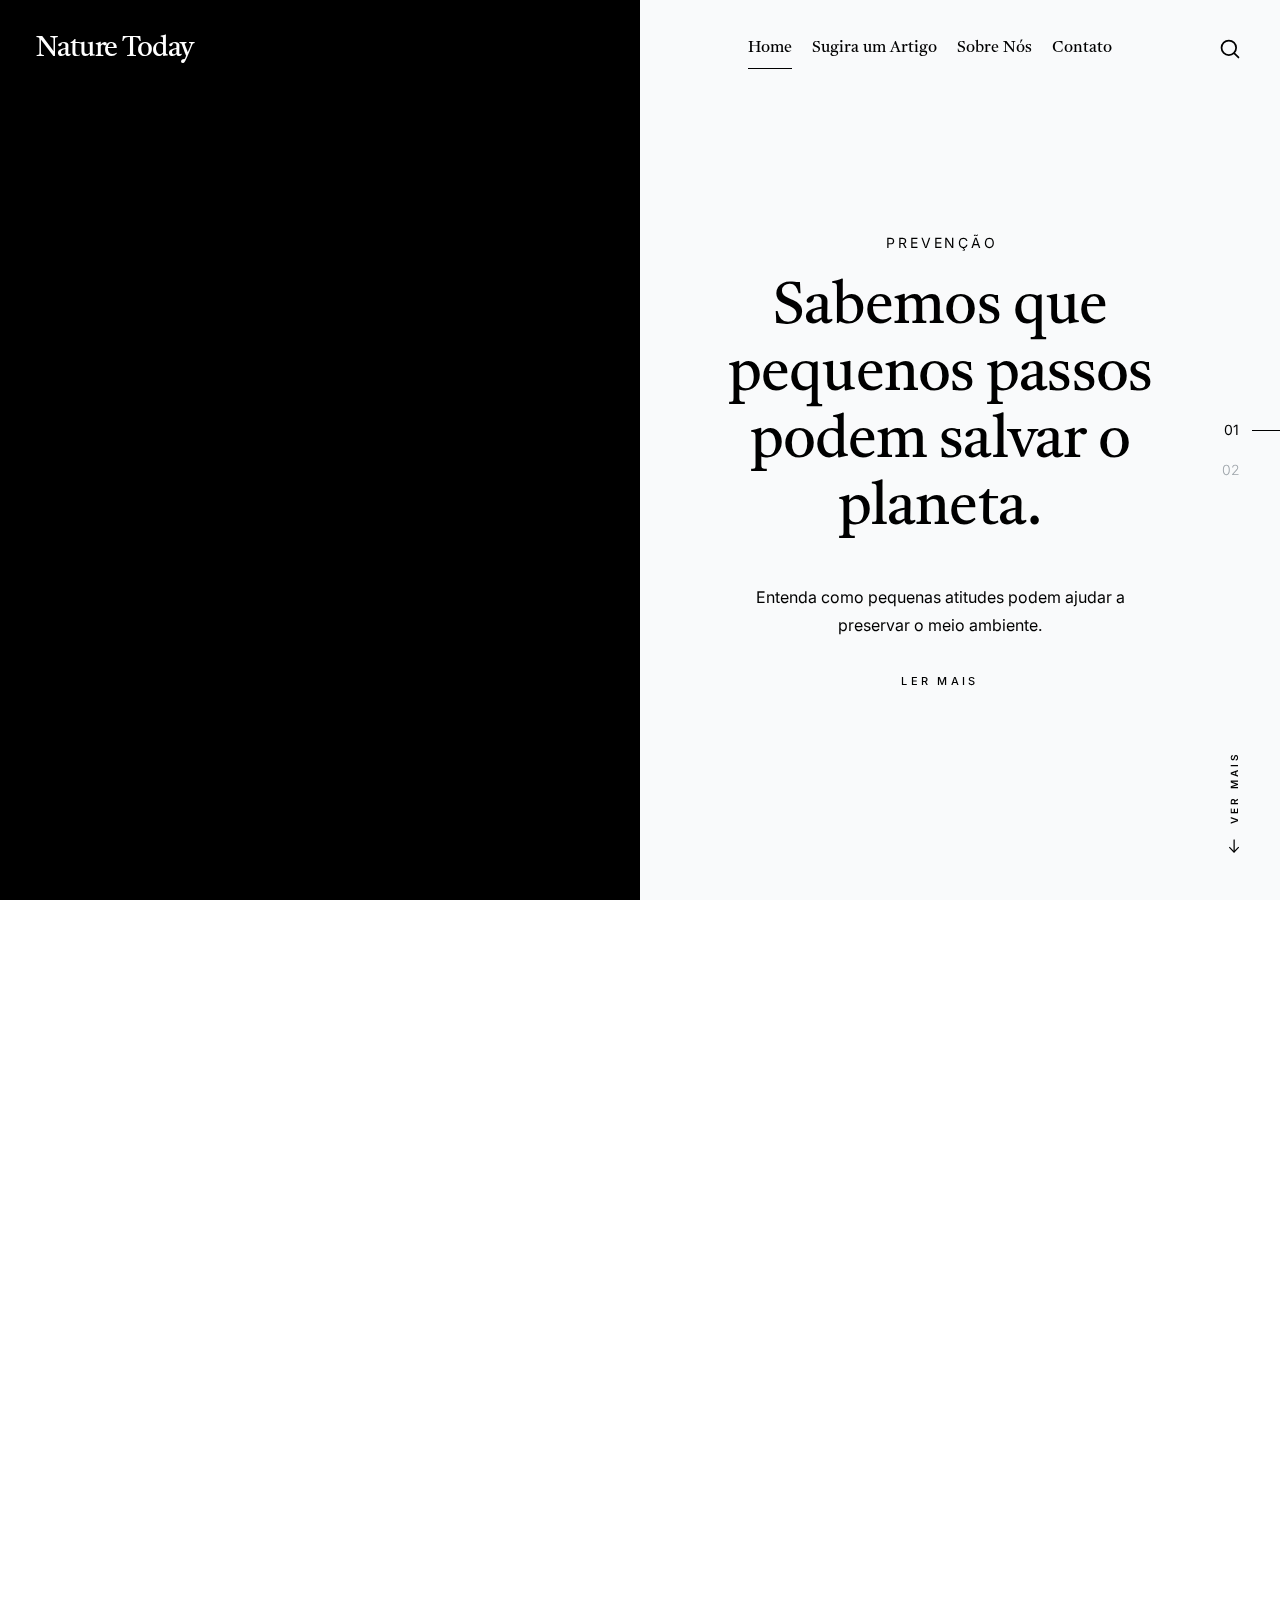
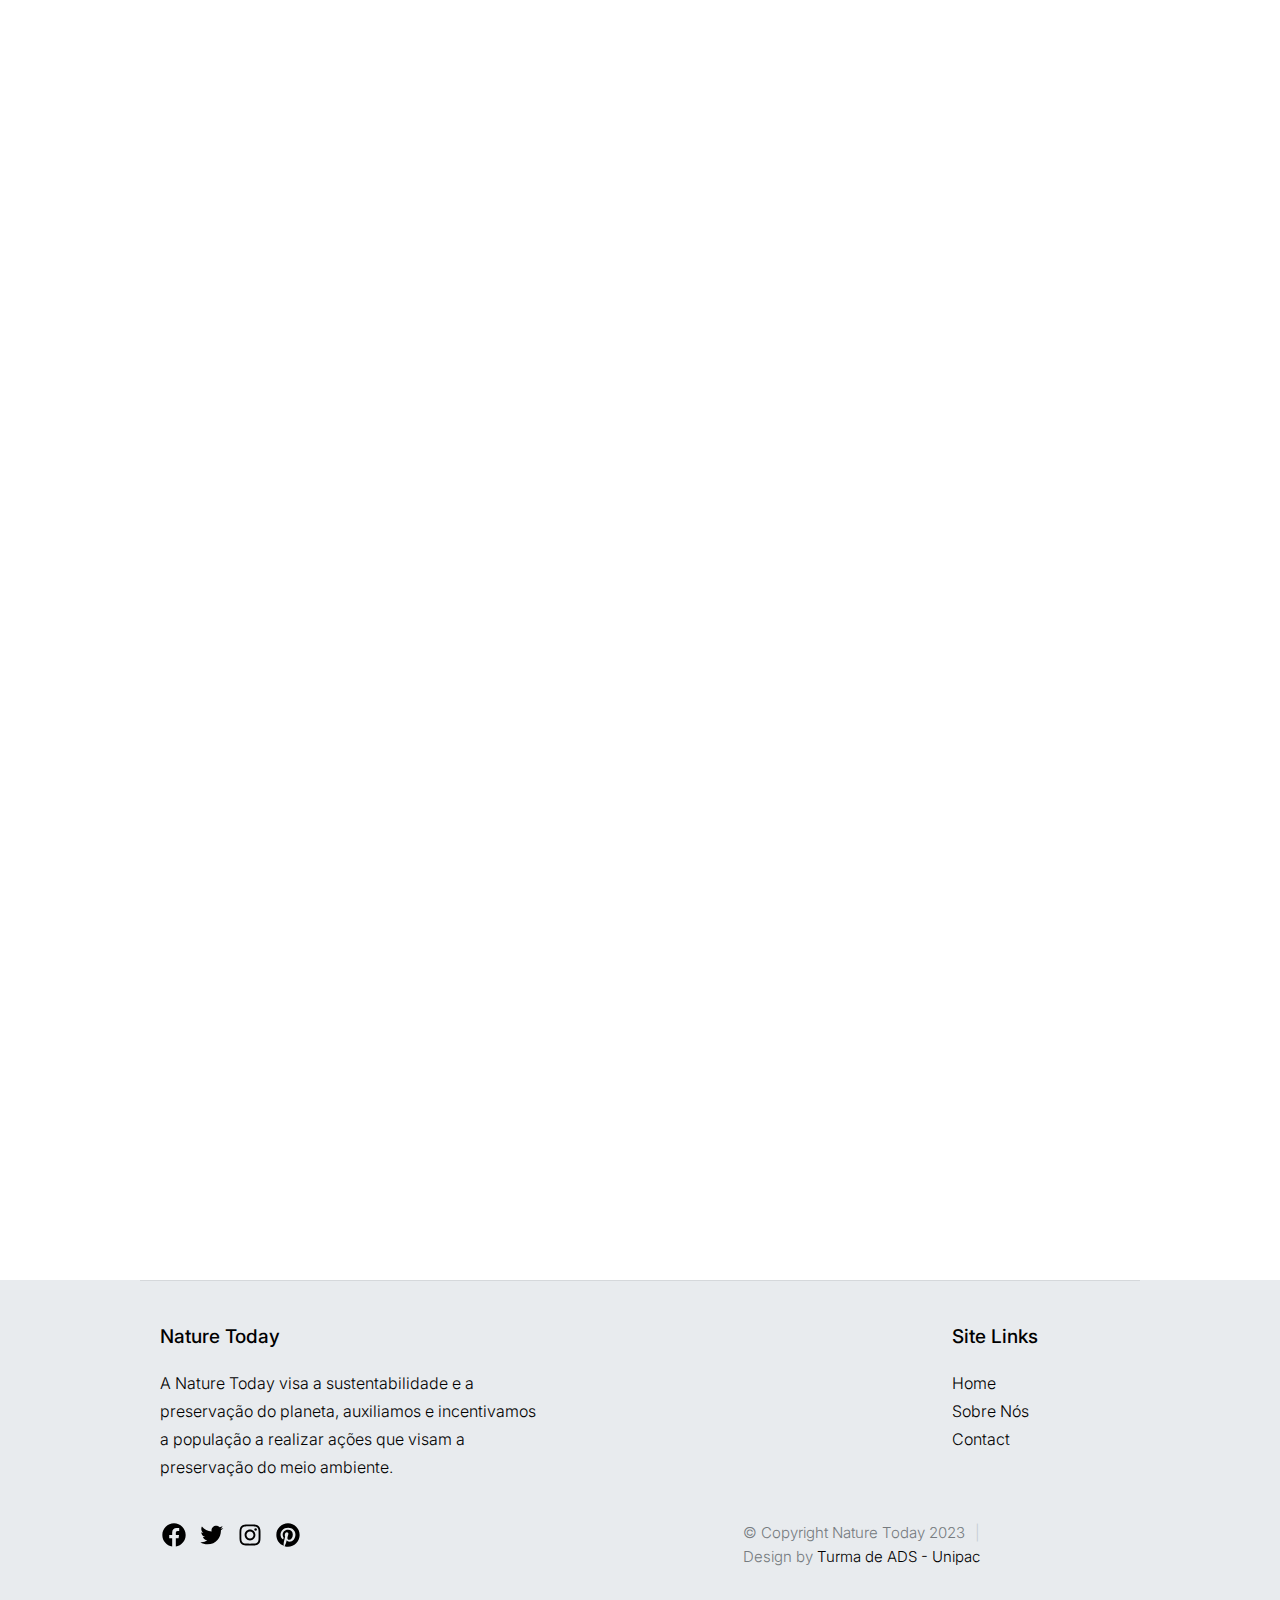
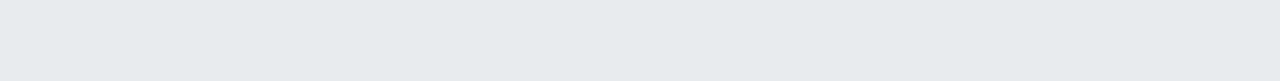
==== commit df0a5636: "correcoes index" ====
--- a/index.html
+++ b/index.html
@@ -130,7 +130,7 @@
                                         </a>
                                     </h2>
                                     <p class="hero__entry-desc">
-                                    Entenda como pequeas atitudes podem ajudar a preservar o meio ambiente.
+                                    Entenda como pequenas atitudes podem ajudar a preservar o meio ambiente.
                                     </p>
                                     <a class="hero__more-link" href="posts/preservacao-ambiental.html">Ler mais</a>
                                 </div>
@@ -197,10 +197,7 @@
                                         <span class="cat-links">
                                             <a href="#">Preservação</a>
                                         </span>
-                                        <span class="byline">
-                                            Por:
-                                            <a href="#0">Amanda Perez</a>
-                                        </span>
+                                      
                                     </div>
                                     <h1 class="entry__title"><a href="posts/preservacao-ambiental.html">O que é preservação ambiental.</a></h1>
                                  </div>
@@ -229,10 +226,7 @@
                                         <span class="cat-links">
                                             <a href="#">Prevenção</a>
                                         </span>
-                                        <span class="byline">
-                                            Por:
-                                            <a href="#0">Amanda Perez</a>
-                                        </span>
+                                     
                                     </div>
                                     <h1 class="entry__title"><a href="posts/beneficios-em-preservar.html">Queimadas - Prevenção e causas.</a></h1>
                                  </div>
@@ -259,10 +253,7 @@
                                         <span class="cat-links">
                                             <a href="#">Prevenção</a>
                                         </span>
-                                        <span class="byline">
-                                            Por:
-                                            <a href="#0">Amanda Perez</a>
-                                        </span>
+                                   
                                     </div>
                                     <h1 class="entry__title"><a href="posts/enchentes.html">Como se prevenir das enchentes</a></h1>
                                  </div>
@@ -291,10 +282,7 @@
                                         <span class="cat-links">
                                             <a href="#">Reciclagem</a>
                                         </span>
-                                        <span class="byline">
-                                            Por:
-                                            <a href="#0">Amanda Perez</a>
-                                        </span>
+                                  
                                     </div>
                                     <h1 class="entry__title"><a href="posts/coleta-e-reciclagem.html">Reciclagem e Pontos de Coleta</a></h1>
                                  </div>
@@ -322,10 +310,7 @@
                                         <span class="cat-links">
                                             <a href="#">Relatos</a>
                                         </span>
-                                        <span class="byline">
-                                            Por:
-                                            <a href="#0">Amanda Perez</a>
-                                        </span>
+                                    
                                     </div>
                                     <h1 class="entry__title"><a href="posts/relatos.html">Relatos de Brumadinho</a></h1>
                                  </div>
@@ -353,10 +338,7 @@
                                         <span class="cat-links">
                                             <a href="#">Legislação</a>
                                         </span>
-                                        <span class="byline">
-                                            Por:
-                                            <a href="#0">Amanda Perez</a>
-                                        </span>
+                            
                                     </div>
                                     <h1 class="entry__title"><a href="posts/leis-e-penalidades.html">Entenda sobre a legislação e penalidades</a></h1>
                                  </div>
